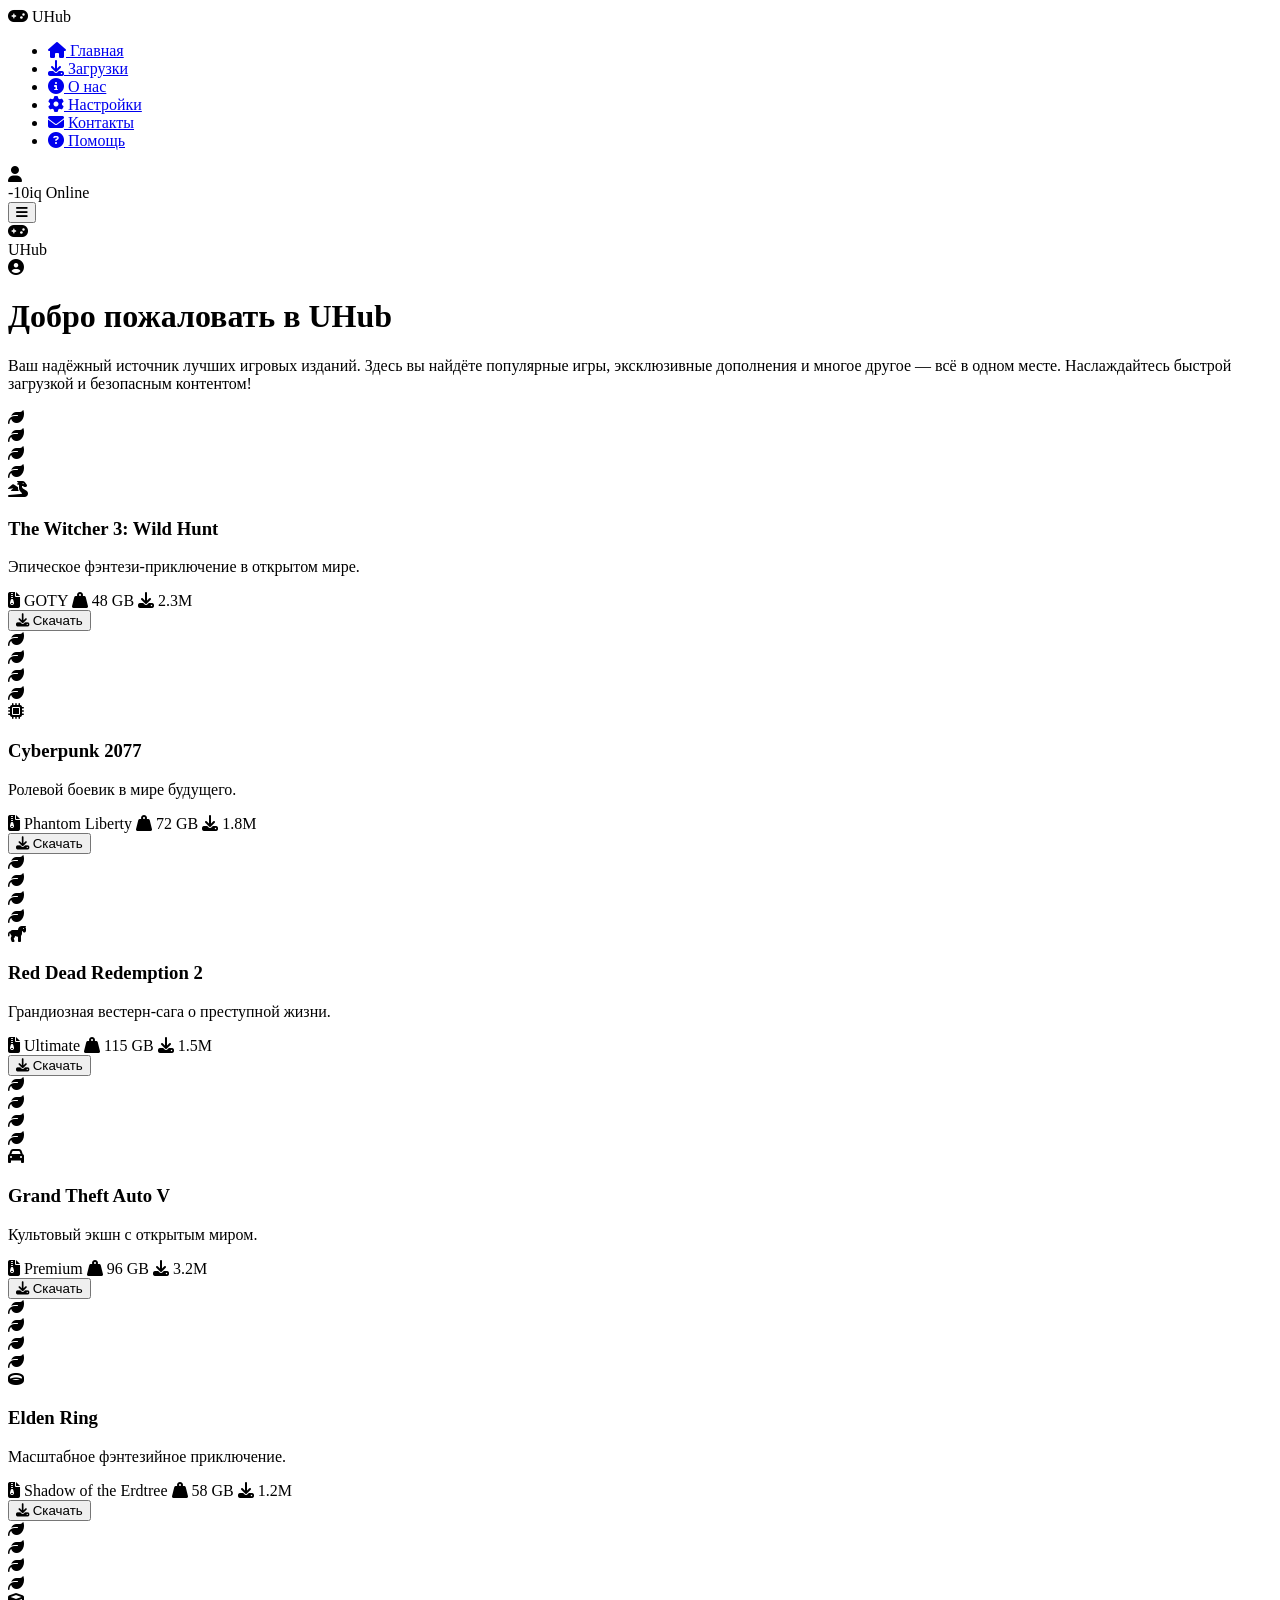
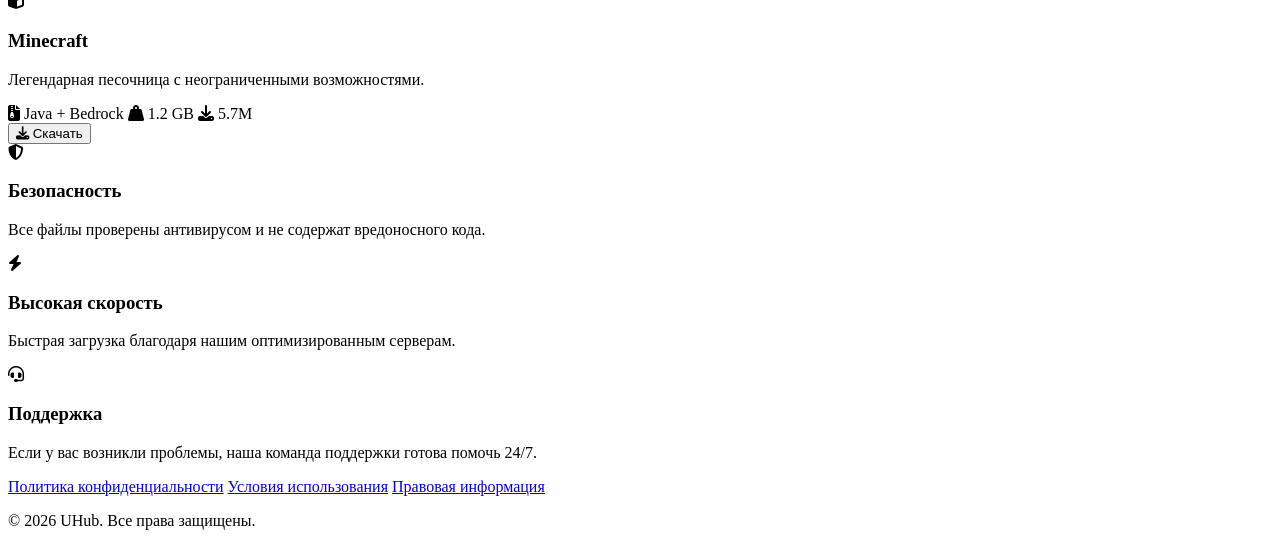
==== index.html @ 7e79ee96 "Add files via upload" ====
<!DOCTYPE html>
<html lang="ru">
<head>
    <meta charset="UTF-8">
    <meta name="viewport" content="width=device-width, initial-scale=1.0">
    <title>Загрузка файлов | UHub</title>
    <link rel="stylesheet" href="https://cdnjs.cloudflare.com/ajax/libs/font-awesome/6.4.0/css/all.min.css">
    <link rel="stylesheet" href="style.css">
</head>
<body>
    <!-- Выдвижное меню -->
    <div class="sidebar-menu" id="sidebarMenu">
        <div class="menu-header">
            <div class="menu-logo">
                <i class="fas fa-gamepad"></i>
                <span>UHub</span>
            </div>
        </div>
        <nav class="menu-nav">
            <ul>
                <li><a href="index.html" class="active"><i class="fas fa-home"></i> <span>Главная</span></a></li>
                <li><a href="downloads.html"><i class="fas fa-download"></i> <span>Загрузки</span></a></li>
                <li><a href="about.html"><i class="fas fa-info-circle"></i> <span>О нас</span></a></li>
                <li><a href="settings.html"><i class="fas fa-cog"></i> <span>Настройки</span></a></li>
                <li><a href="contacts.html"><i class="fas fa-envelope"></i> <span>Контакты</span></a></li>
                <li><a href="help.html"><i class="fas fa-question-circle"></i> <span>Помощь</span></a></li>
            </ul>
        </nav>
        <div class="menu-footer">
            <div class="user-info">
                <div class="user-avatar">
                    <i class="fas fa-user"></i>
                </div>
                <div class="user-details">
                    <span class="user-name">-10iq</span>
                    <span class="user-status">Online</span>
                </div>
            </div>
        </div>
    </div>
    
    <!-- Основной контент -->
    <div class="main-content" id="mainContent">
        <button class="menu-toggle" id="menuToggle">
            <i class="fas fa-bars"></i>
        </button>
        
        <div class="container">
            <header>
                <div class="logo">
                    <div class="logo-icon">
                        <i class="fas fa-gamepad"></i>
                    </div>
                    <div class="logo-text">UHub</div>
                </div>
                <div class="header-actions">
                    <div class="user-mini">
                        <i class="fas fa-user-circle"></i>
                    </div>
                </div>
            </header>
            
            <div class="section-divider"></div>
            
            <main>
                <div class="welcome-section">
                    <h1>Добро пожаловать в UHub</h1>
                    <p>Ваш надёжный источник лучших игровых изданий. Здесь вы найдёте популярные игры, эксклюзивные дополнения и многое другое — всё в одном месте. Наслаждайтесь быстрой загрузкой и безопасным контентом!</p>
                </div>
                
                <div class="file-cards-grid">
                    <div class="file-card">
                        <div class="floating-leaves"></div>
                        <div class="corner-leaf leaf-top-left"><i class="fas fa-leaf"></i></div>
                        <div class="corner-leaf leaf-top-right"><i class="fas fa-leaf"></i></div>
                        <div class="corner-leaf leaf-bottom-left"><i class="fas fa-leaf"></i></div>
                        <div class="corner-leaf leaf-bottom-right"><i class="fas fa-leaf"></i></div>
                        <div class="file-icon"><i class="fas fa-dragon"></i></div>
                        <h3>The Witcher 3: Wild Hunt</h3>
                        <p class="file-description">Эпическое фэнтези-приключение в открытом мире.</p>
                        <div class="file-meta">
                            <span><i class="fas fa-file-archive"></i> GOTY</span>
                            <span><i class="fas fa-weight-hanging"></i> 48 GB</span>
                            <span><i class="fas fa-download"></i> 2.3M</span>
                        </div>
                        <button class="download-btn card-download-btn" data-file="witcher3_goty.zip"><i class="fas fa-download"></i> Скачать</button>
                        <div class="progress-container card-progress" style="display: none;">
                            <div class="download-progress"><div class="progress-text">Подготовка...</div><div class="progress-bar"><div class="progress-fill"></div></div></div>
                        </div>
                    </div>
                    
                    <div class="file-card">
                        <div class="floating-leaves"></div>
                        <div class="corner-leaf leaf-top-left"><i class="fas fa-leaf"></i></div>
                        <div class="corner-leaf leaf-top-right"><i class="fas fa-leaf"></i></div>
                        <div class="corner-leaf leaf-bottom-left"><i class="fas fa-leaf"></i></div>
                        <div class="corner-leaf leaf-bottom-right"><i class="fas fa-leaf"></i></div>
                        <div class="file-icon"><i class="fas fa-microchip"></i></div>
                        <h3>Cyberpunk 2077</h3>
                        <p class="file-description">Ролевой боевик в мире будущего.</p>
                        <div class="file-meta">
                            <span><i class="fas fa-file-archive"></i> Phantom Liberty</span>
                            <span><i class="fas fa-weight-hanging"></i> 72 GB</span>
                            <span><i class="fas fa-download"></i> 1.8M</span>
                        </div>
                        <button class="download-btn card-download-btn" data-file="cyberpunk2077_pl.zip"><i class="fas fa-download"></i> Скачать</button>
                        <div class="progress-container card-progress" style="display: none;">
                            <div class="download-progress"><div class="progress-text">Подготовка...</div><div class="progress-bar"><div class="progress-fill"></div></div></div>
                        </div>
                    </div>
                    
                    <div class="file-card">
                        <div class="floating-leaves"></div>
                        <div class="corner-leaf leaf-top-left"><i class="fas fa-leaf"></i></div>
                        <div class="corner-leaf leaf-top-right"><i class="fas fa-leaf"></i></div>
                        <div class="corner-leaf leaf-bottom-left"><i class="fas fa-leaf"></i></div>
                        <div class="corner-leaf leaf-bottom-right"><i class="fas fa-leaf"></i></div>
                        <div class="file-icon"><i class="fas fa-horse"></i></div>
                        <h3>Red Dead Redemption 2</h3>
                        <p class="file-description">Грандиозная вестерн-сага о преступной жизни.</p>
                        <div class="file-meta">
                            <span><i class="fas fa-file-archive"></i> Ultimate</span>
                            <span><i class="fas fa-weight-hanging"></i> 115 GB</span>
                            <span><i class="fas fa-download"></i> 1.5M</span>
                        </div>
                        <button class="download-btn card-download-btn" data-file="rdr2_ultimate.zip"><i class="fas fa-download"></i> Скачать</button>
                        <div class="progress-container card-progress" style="display: none;">
                            <div class="download-progress"><div class="progress-text">Подготовка...</div><div class="progress-bar"><div class="progress-fill"></div></div></div>
                        </div>
                    </div>
                    
                    <div class="file-card">
                        <div class="floating-leaves"></div>
                        <div class="corner-leaf leaf-top-left"><i class="fas fa-leaf"></i></div>
                        <div class="corner-leaf leaf-top-right"><i class="fas fa-leaf"></i></div>
                        <div class="corner-leaf leaf-bottom-left"><i class="fas fa-leaf"></i></div>
                        <div class="corner-leaf leaf-bottom-right"><i class="fas fa-leaf"></i></div>
                        <div class="file-icon"><i class="fas fa-car"></i></div>
                        <h3>Grand Theft Auto V</h3>
                        <p class="file-description">Культовый экшн с открытым миром.</p>
                        <div class="file-meta">
                            <span><i class="fas fa-file-archive"></i> Premium</span>
                            <span><i class="fas fa-weight-hanging"></i> 96 GB</span>
                            <span><i class="fas fa-download"></i> 3.2M</span>
                        </div>
                        <button class="download-btn card-download-btn" data-file="gta5_premium.zip"><i class="fas fa-download"></i> Скачать</button>
                        <div class="progress-container card-progress" style="display: none;">
                            <div class="download-progress"><div class="progress-text">Подготовка...</div><div class="progress-bar"><div class="progress-fill"></div></div></div>
                        </div>
                    </div>
                    
                    <div class="file-card">
                        <div class="floating-leaves"></div>
                        <div class="corner-leaf leaf-top-left"><i class="fas fa-leaf"></i></div>
                        <div class="corner-leaf leaf-top-right"><i class="fas fa-leaf"></i></div>
                        <div class="corner-leaf leaf-bottom-left"><i class="fas fa-leaf"></i></div>
                        <div class="corner-leaf leaf-bottom-right"><i class="fas fa-leaf"></i></div>
                        <div class="file-icon"><i class="fas fa-ring"></i></div>
                        <h3>Elden Ring</h3>
                        <p class="file-description">Масштабное фэнтезийное приключение.</p>
                        <div class="file-meta">
                            <span><i class="fas fa-file-archive"></i> Shadow of the Erdtree</span>
                            <span><i class="fas fa-weight-hanging"></i> 58 GB</span>
                            <span><i class="fas fa-download"></i> 1.2M</span>
                        </div>
                        <button class="download-btn card-download-btn" data-file="eldenring_sote.zip"><i class="fas fa-download"></i> Скачать</button>
                        <div class="progress-container card-progress" style="display: none;">
                            <div class="download-progress"><div class="progress-text">Подготовка...</div><div class="progress-bar"><div class="progress-fill"></div></div></div>
                        </div>
                    </div>
                    
                    <div class="file-card">
                        <div class="floating-leaves"></div>
                        <div class="corner-leaf leaf-top-left"><i class="fas fa-leaf"></i></div>
                        <div class="corner-leaf leaf-top-right"><i class="fas fa-leaf"></i></div>
                        <div class="corner-leaf leaf-bottom-left"><i class="fas fa-leaf"></i></div>
                        <div class="corner-leaf leaf-bottom-right"><i class="fas fa-leaf"></i></div>
                        <div class="file-icon"><i class="fas fa-cube"></i></div>
                        <h3>Minecraft</h3>
                        <p class="file-description">Легендарная песочница с неограниченными возможностями.</p>
                        <div class="file-meta">
                            <span><i class="fas fa-file-archive"></i> Java + Bedrock</span>
                            <span><i class="fas fa-weight-hanging"></i> 1.2 GB</span>
                            <span><i class="fas fa-download"></i> 5.7M</span>
                        </div>
                        <button class="download-btn card-download-btn" data-file="minecraft_deluxe.zip"><i class="fas fa-download"></i> Скачать</button>
                        <div class="progress-container card-progress" style="display: none;">
                            <div class="download-progress"><div class="progress-text">Подготовка...</div><div class="progress-bar"><div class="progress-fill"></div></div></div>
                        </div>
                    </div>
                </div>
                
                <div class="features">
                    <div class="feature-card">
                        <div class="feature-icon"><i class="fas fa-shield-alt"></i></div>
                        <h3 class="feature-title">Безопасность</h3>
                        <p class="feature-desc">Все файлы проверены антивирусом и не содержат вредоносного кода.</p>
                    </div>
                    <div class="feature-card">
                        <div class="feature-icon"><i class="fas fa-bolt"></i></div>
                        <h3 class="feature-title">Высокая скорость</h3>
                        <p class="feature-desc">Быстрая загрузка благодаря нашим оптимизированным серверам.</p>
                    </div>
                    <div class="feature-card">
                        <div class="feature-icon"><i class="fas fa-headset"></i></div>
                        <h3 class="feature-title">Поддержка</h3>
                        <p class="feature-desc">Если у вас возникли проблемы, наша команда поддержки готова помочь 24/7.</p>
                    </div>
                </div>
            </main>
        </div>
        
        <footer>
            <div class="footer-links">
                <a href="#">Политика конфиденциальности</a>
                <a href="#">Условия использования</a>
                <a href="#">Правовая информация</a>
            </div>
            <p>&copy; 2026 UHub. Все права защищены.</p>
        </footer>
    </div>

    <script src="script.js"></script>
</body>
</html>
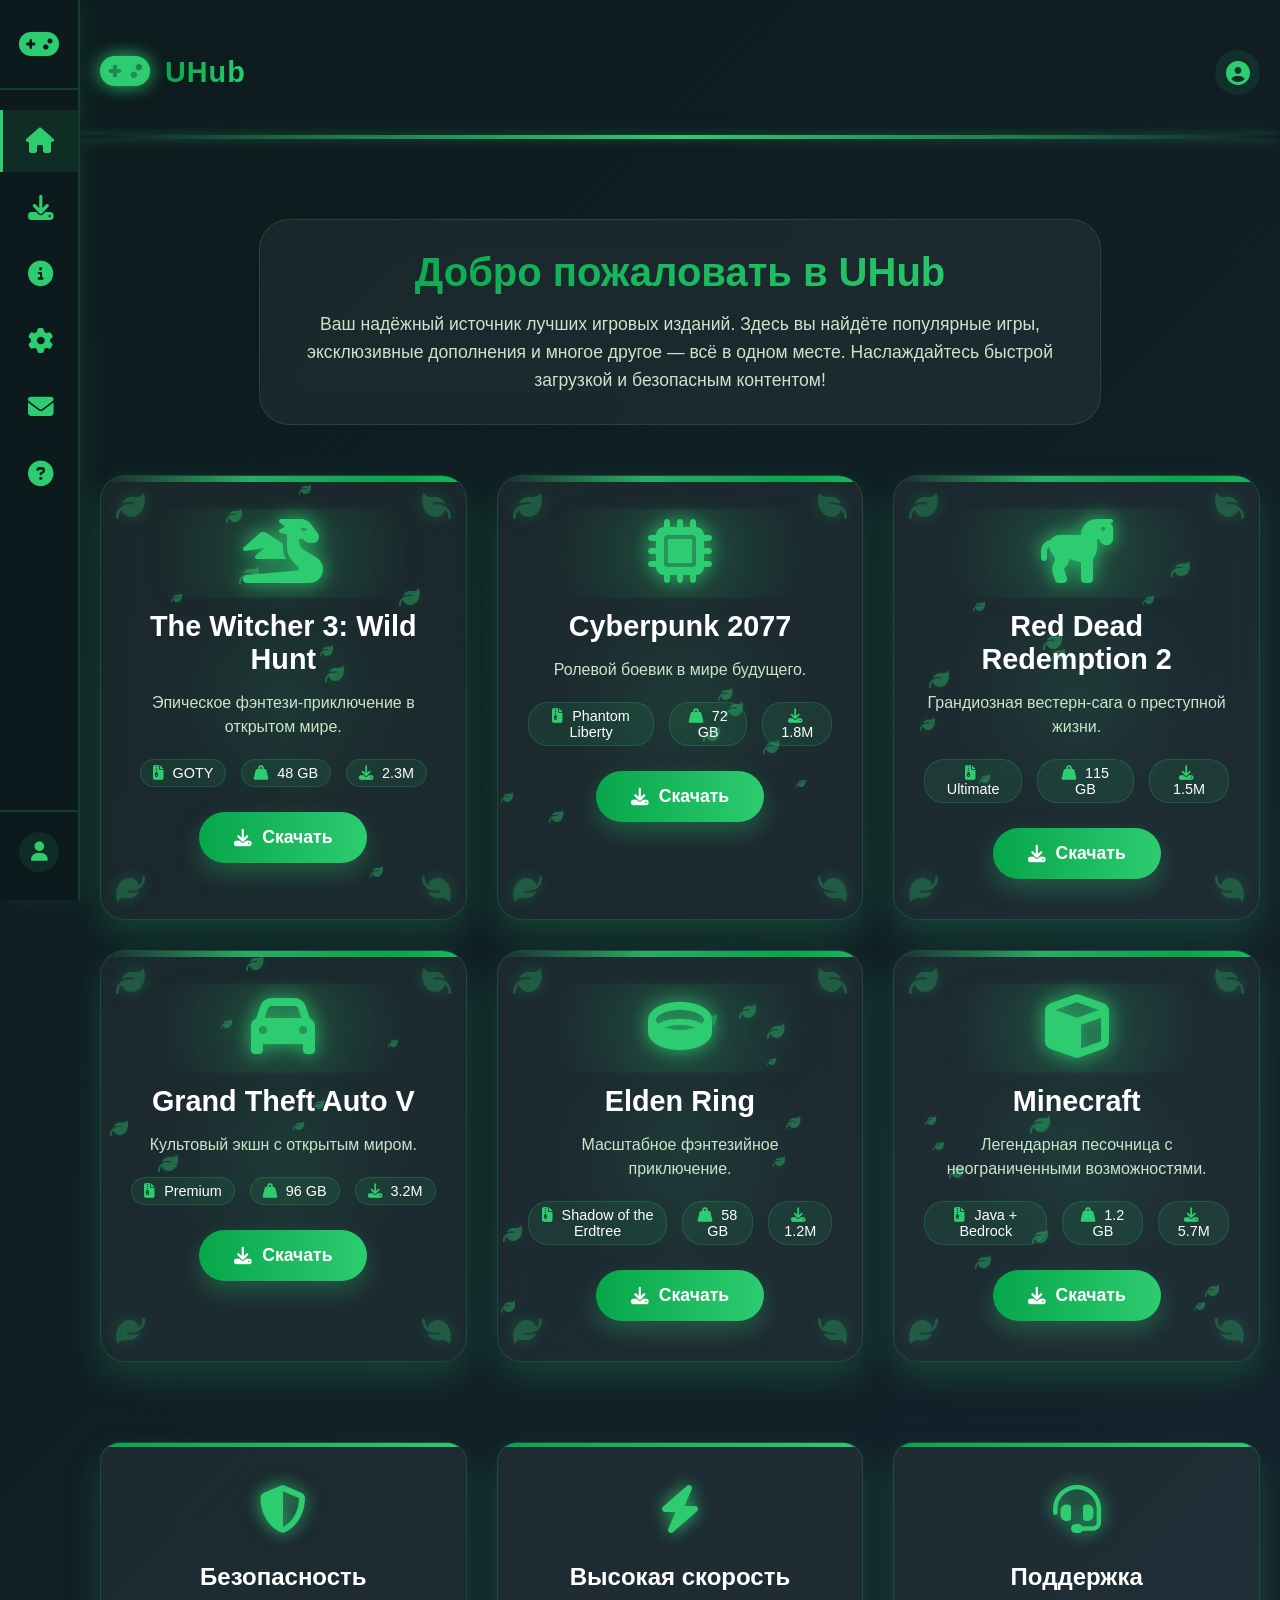
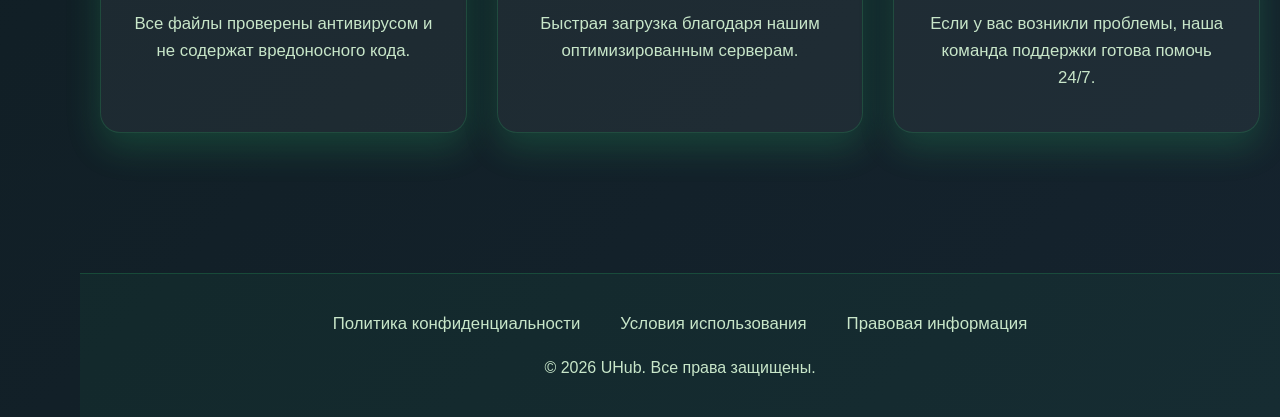
==== commit 0c89f859: "index.html" ====
--- a/index.html
+++ b/index.html
@@ -18,12 +18,12 @@
         </div>
         <nav class="menu-nav">
             <ul>
-                <li><a href="index.html" class="active"><i class="fas fa-home"></i> <span>Главная</span></a></li>
-                <li><a href="downloads.html"><i class="fas fa-download"></i> <span>Загрузки</span></a></li>
-                <li><a href="about.html"><i class="fas fa-info-circle"></i> <span>О нас</span></a></li>
-                <li><a href="settings.html"><i class="fas fa-cog"></i> <span>Настройки</span></a></li>
-                <li><a href="contacts.html"><i class="fas fa-envelope"></i> <span>Контакты</span></a></li>
-                <li><a href="help.html"><i class="fas fa-question-circle"></i> <span>Помощь</span></a></li>
+                <li><a href="html/index.html" class="active"><i class="fas fa-home"></i> <span>Главная</span></a></li>
+                <li><a href="html/downloads.html"><i class="fas fa-download"></i> <span>Загрузки</span></a></li>
+                <li><a href="html/about.html"><i class="fas fa-info-circle"></i> <span>О нас</span></a></li>
+                <li><a href="html/settings.html"><i class="fas fa-cog"></i> <span>Настройки</span></a></li>
+                <li><a href="html/contacts.html"><i class="fas fa-envelope"></i> <span>Контакты</span></a></li>
+                <li><a href="html/help.html"><i class="fas fa-question-circle"></i> <span>Помощь</span></a></li>
             </ul>
         </nav>
         <div class="menu-footer">
@@ -222,4 +222,4 @@
 
     <script src="script.js"></script>
 </body>
-</html>+</html>
--- a/style.css
+++ b/style.css
@@ -0,0 +1,2500 @@
+/* Основные стили */
+* {
+    margin: 0;
+    padding: 0;
+    box-sizing: border-box;
+    font-family: 'Segoe UI', Tahoma, Geneva, Verdana, sans-serif;
+}
+
+:root {
+    --menu-width: 280px;
+    --menu-collapsed-width: 80px;
+    --transition-speed: 0.3s;
+    /* Цветовые переменные для темы (только тёмная) */
+    --bg-primary: #0d1b1e;
+    --bg-secondary: #15232e;
+    --text-primary: #ffffff;
+    --text-secondary: #c8e6c9;
+    --accent-color: #2ecc71;
+    --accent-rgb: 46, 204, 113;
+    --accent-light: rgba(46, 204, 113, 0.1);
+    --card-bg: rgba(255, 255, 255, 0.05);
+    --border-color: rgba(72, 187, 120, 0.2);
+    --shadow-color: rgba(0, 20, 10, 0.4);
+    --neon-glow: 0 0 15px rgba(46, 204, 113, 0.5), 0 0 30px rgba(46, 204, 113, 0.3);
+    --divider-gradient: linear-gradient(to right, transparent 0%, #2ecc7180 20%, #2ecc71 50%, #2ecc7180 80%, transparent 100%);
+    --card-stripe: linear-gradient(to right, transparent, #2ecc71CC, #27ae60, #2ecc71, #2ecc71CC, transparent);
+    --button-gradient: linear-gradient(to right, #27ae60, #2ecc71);
+    --progress-gradient: linear-gradient(to right, #27ae60, #2ecc71);
+}
+
+body {
+    background: linear-gradient(135deg, var(--bg-primary) 0%, var(--bg-secondary) 100%);
+    color: var(--text-primary);
+    min-height: 100vh;
+    display: flex;
+    overflow-x: hidden;
+    transition: background 0.5s ease, color 0.3s ease;
+}
+
+/* Выдвижное меню - компактное по умолчанию */
+.sidebar-menu {
+    position: fixed;
+    top: 0;
+    left: 0;
+    width: var(--menu-collapsed-width);
+    height: 100vh;
+    background: rgba(13, 27, 30, 0.95);
+    backdrop-filter: blur(10px);
+    border-right: 2px solid var(--border-color);
+    box-shadow: 5px 0 25px var(--shadow-color);
+    z-index: 1000;
+    transition: all var(--transition-speed) cubic-bezier(0.4, 0, 0.2, 1);
+    display: flex;
+    flex-direction: column;
+    overflow: hidden;
+}
+
+/* Меню при ховере */
+.sidebar-menu:hover {
+    width: var(--menu-width);
+}
+
+/* Стили для компактного состояния */
+.sidebar-menu .menu-logo span,
+.sidebar-menu .menu-nav span,
+.sidebar-menu .user-details,
+.sidebar-menu .user-status {
+    opacity: 0;
+    visibility: hidden;
+    transition: all var(--transition-speed);
+    width: 0;
+    height: 0;
+    overflow: hidden;
+}
+
+.sidebar-menu:hover .menu-logo span,
+.sidebar-menu:hover .menu-nav span,
+.sidebar-menu:hover .user-details,
+.sidebar-menu:hover .user-status {
+    opacity: 1;
+    visibility: visible;
+    width: auto;
+    height: auto;
+    overflow: visible;
+}
+
+/* Центрирование логотипа в компактном состоянии */
+.sidebar-menu .menu-header {
+    justify-content: center;
+    padding: 25px 0;
+}
+
+.sidebar-menu:hover .menu-header {
+    justify-content: center;
+    padding: 25px 20px;
+}
+
+.sidebar-menu .menu-logo {
+    justify-content: center;
+    margin: 0 auto;
+    width: 100%;
+}
+
+.sidebar-menu:hover .menu-logo {
+    justify-content: center;
+    margin: 0 auto;
+    width: 100%;
+}
+
+.sidebar-menu .menu-logo i {
+    margin: 0;
+    font-size: 2rem;
+}
+
+.sidebar-menu:hover .menu-logo i {
+    font-size: 2rem;
+    margin-right: 12px;
+}
+
+/* Центрирование пунктов меню в компактном состоянии */
+.sidebar-menu .menu-nav a {
+    justify-content: center;
+    padding: 18px 0;
+    width: 100%;
+}
+
+.sidebar-menu:hover .menu-nav a {
+    justify-content: flex-start;
+    padding: 18px 25px;
+    width: auto;
+}
+
+.sidebar-menu .menu-nav a i {
+    margin: 0;
+    font-size: 1.6rem;
+    min-width: auto;
+}
+
+.sidebar-menu:hover .menu-nav a i {
+    margin-right: 15px;
+    font-size: 1.2rem;
+    min-width: 24px;
+}
+
+/* Центрирование футера в компактном состоянии */
+.sidebar-menu .menu-footer {
+    flex-direction: column;
+    justify-content: center;
+    align-items: center;
+    padding: 20px 0;
+}
+
+.sidebar-menu:hover .menu-footer {
+    flex-direction: row;
+    justify-content: center;
+    align-items: center;
+    padding: 20px;
+}
+
+.sidebar-menu .user-info {
+    justify-content: center;
+    flex-direction: column;
+    align-items: center;
+    gap: 8px;
+    width: 100%;
+}
+
+.sidebar-menu:hover .user-info {
+    justify-content: center;
+    flex-direction: row;
+    align-items: center;
+    gap: 12px;
+    width: auto;
+}
+
+.sidebar-menu .user-avatar {
+    margin: 0 auto;
+}
+
+.sidebar-menu:hover .user-avatar {
+    margin: 0;
+}
+
+/* Основные стили для меню */
+.menu-header {
+    display: flex;
+    align-items: center;
+    min-height: 90px;
+    border-bottom: 2px solid var(--border-color);
+}
+
+.menu-logo {
+    display: flex;
+    align-items: center;
+    font-size: 1.4rem;
+    color: var(--accent-color);
+    transition: all var(--transition-speed);
+}
+
+.menu-logo i {
+    min-width: 30px;
+    text-align: center;
+}
+
+.menu-nav {
+    flex: 1;
+    padding: 20px 0;
+    overflow-y: auto;
+    overflow-x: hidden;
+}
+
+.menu-nav::-webkit-scrollbar {
+    width: 5px;
+}
+
+.menu-nav::-webkit-scrollbar-track {
+    background: var(--accent-light);
+}
+
+.menu-nav::-webkit-scrollbar-thumb {
+    background: var(--border-color);
+    border-radius: 10px;
+}
+
+.menu-nav ul {
+    list-style: none;
+}
+
+.menu-nav li {
+    margin-bottom: 5px;
+}
+
+.menu-nav a {
+    display: flex;
+    align-items: center;
+    color: var(--text-secondary);
+    text-decoration: none;
+    font-size: 1.1rem;
+    transition: all 0.3s;
+    border-left: 3px solid transparent;
+    white-space: nowrap;
+}
+
+.menu-nav a:hover {
+    background: var(--accent-light);
+    color: var(--text-primary);
+    border-left: 3px solid var(--accent-color);
+}
+
+.sidebar-menu .menu-nav a:hover {
+    padding-left: 0;
+}
+
+.sidebar-menu:hover .menu-nav a:hover {
+    padding-left: 28px;
+}
+
+.menu-nav a.active {
+    background: var(--accent-light);
+    color: var(--text-primary);
+    border-left: 3px solid var(--accent-color);
+}
+
+.menu-nav a i {
+    color: var(--accent-color);
+    text-align: center;
+    transition: all var(--transition-speed);
+}
+
+.menu-footer {
+    border-top: 2px solid var(--border-color);
+    display: flex;
+    align-items: center;
+    min-height: 80px;
+}
+
+.user-info {
+    display: flex;
+    align-items: center;
+}
+
+.user-avatar {
+    width: 40px;
+    height: 40px;
+    background: var(--accent-light);
+    border-radius: 50%;
+    display: flex;
+    align-items: center;
+    justify-content: center;
+    color: var(--accent-color);
+    font-size: 1.2rem;
+}
+
+.user-details {
+    display: flex;
+    flex-direction: column;
+    gap: 2px;
+}
+
+.user-name {
+    font-weight: 600;
+    color: var(--text-primary);
+    font-size: 0.9rem;
+}
+
+.user-status {
+    font-size: 0.8rem;
+    color: var(--accent-color);
+}
+
+/* Основной контент */
+.main-content {
+    flex: 1;
+    margin-left: var(--menu-collapsed-width);
+    transition: margin-left var(--transition-speed) cubic-bezier(0.4, 0, 0.2, 1);
+    display: flex;
+    flex-direction: column;
+    min-height: 100vh;
+}
+
+.sidebar-menu:hover ~ .main-content {
+    margin-left: var(--menu-width);
+}
+
+/* Кнопка открытия меню для мобильных */
+.menu-toggle {
+    position: fixed;
+    top: 25px;
+    left: calc(var(--menu-collapsed-width) + 25px);
+    width: 50px;
+    height: 50px;
+    background: var(--accent-light);
+    border: 1px solid var(--border-color);
+    color: var(--text-primary);
+    border-radius: 50%;
+    display: flex;
+    align-items: center;
+    justify-content: center;
+    cursor: pointer;
+    z-index: 999;
+    transition: all 0.3s;
+    font-size: 1.3rem;
+    box-shadow: var(--neon-glow);
+    display: none;
+}
+
+.menu-toggle:hover {
+    background: var(--accent-light);
+    transform: scale(1.05);
+}
+
+.sidebar-menu:hover ~ .main-content .menu-toggle {
+    left: calc(var(--menu-width) + 25px);
+}
+
+.container {
+    max-width: 1200px;
+    margin: 0 auto;
+    padding: 20px;
+    flex: 1;
+    position: relative;
+    z-index: 1;
+    width: 100%;
+}
+
+/* Разделительная линия */
+.section-divider {
+    height: 4px;
+    background: var(--divider-gradient);
+    margin: 20px -20px 40px -20px;
+    width: calc(100% + 40px);
+    border-radius: 2px;
+    box-shadow: var(--neon-glow);
+}
+
+/* Шапка */
+header {
+    display: flex;
+    justify-content: space-between;
+    align-items: center;
+    padding: 30px 0 20px 0;
+}
+
+.logo {
+    display: flex;
+    align-items: center;
+    gap: 15px;
+}
+
+.logo-icon {
+    font-size: 2.5rem;
+    color: var(--accent-color);
+    filter: drop-shadow(0 0 8px rgba(var(--accent-rgb), 0.5));
+}
+
+.logo-text {
+    font-size: 1.8rem;
+    font-weight: 700;
+    background: var(--button-gradient);
+    -webkit-background-clip: text;
+    background-clip: text;
+    color: transparent;
+    letter-spacing: 1px;
+}
+
+.header-actions {
+    display: flex;
+    align-items: center;
+    gap: 15px;
+    position: relative;
+}
+
+/* Контейнер для палитры цветов */
+.theme-palette-container {
+    position: relative;
+}
+
+/* Кнопка переключения палитры цветов */
+.theme-palette-toggle {
+    background: var(--accent-light);
+    border: 1px solid var(--border-color);
+    color: var(--text-primary);
+    width: 45px;
+    height: 45px;
+    border-radius: 50%;
+    display: flex;
+    align-items: center;
+    justify-content: center;
+    cursor: pointer;
+    transition: all 0.3s;
+    font-size: 1.2rem;
+    position: relative;
+}
+
+.theme-palette-toggle:hover {
+    background: var(--accent-light);
+    transform: rotate(15deg);
+}
+
+/* Выпадающее меню палитры цветов */
+.theme-palette-dropdown {
+    position: absolute;
+    top: 100%;
+    right: 0;
+    width: 220px;
+    background: rgba(13, 27, 30, 0.95);
+    backdrop-filter: blur(15px);
+    border-radius: 15px;
+    padding: 20px;
+    box-shadow: 0 10px 30px var(--shadow-color);
+    border: 2px solid var(--border-color);
+    z-index: 1000;
+    margin-top: 10px;
+    opacity: 0;
+    visibility: hidden;
+    transform: translateY(-10px);
+    transition: all 0.3s ease;
+}
+
+.theme-palette-dropdown.show {
+    opacity: 1;
+    visibility: visible;
+    transform: translateY(0);
+}
+
+/* Стрелка для выпадающего меню */
+.theme-palette-dropdown::before {
+    content: '';
+    position: absolute;
+    top: -10px;
+    right: 20px;
+    width: 0;
+    height: 0;
+    border-left: 10px solid transparent;
+    border-right: 10px solid transparent;
+    border-bottom: 10px solid rgba(13, 27, 30, 0.95);
+}
+
+.palette-header {
+    margin-bottom: 15px;
+    padding-bottom: 10px;
+    border-bottom: 1px solid var(--border-color);
+}
+
+.palette-header h4 {
+    font-size: 1rem;
+    color: var(--text-primary);
+    display: flex;
+    align-items: center;
+    gap: 8px;
+}
+
+.palette-header h4 i {
+    color: var(--accent-color);
+}
+
+/* Цветовые кружки */
+.palette-colors {
+    display: grid;
+    grid-template-columns: repeat(4, 1fr);
+    gap: 12px;
+    margin-bottom: 15px;
+}
+
+.palette-color {
+    width: 40px;
+    height: 40px;
+    border-radius: 50%;
+    border: 3px solid transparent;
+    cursor: pointer;
+    transition: all 0.3s;
+    display: flex;
+    align-items: center;
+    justify-content: center;
+    position: relative;
+    overflow: hidden;
+    box-shadow: var(--neon-glow);
+}
+
+.palette-color:hover {
+    transform: scale(1.1);
+    box-shadow: 0 5px 15px rgba(var(--accent-rgb), 0.5);
+}
+
+.palette-color.active {
+    border-color: white;
+    transform: scale(1.1);
+    box-shadow: 0 0 20px rgba(var(--accent-rgb), 0.8);
+}
+
+.palette-color.active::after {
+    content: '';
+    position: absolute;
+    top: -3px;
+    left: -3px;
+    right: -3px;
+    bottom: -3px;
+    border-radius: 50%;
+    border: 2px solid var(--accent-color);
+    animation: colorPulse 2s infinite;
+}
+
+@keyframes colorPulse {
+    0%, 100% {
+        transform: scale(1);
+        opacity: 1;
+    }
+    50% {
+        transform: scale(1.05);
+        opacity: 0.8;
+    }
+}
+
+.palette-color i {
+    color: white;
+    font-size: 0.9rem;
+    opacity: 0;
+    transition: opacity 0.3s;
+}
+
+.palette-color.active i {
+    opacity: 1;
+}
+
+/* Кнопки опций палитры */
+.palette-options {
+    display: flex;
+    justify-content: space-between;
+    gap: 10px;
+    margin-top: 15px;
+    padding-top: 15px;
+    border-top: 1px solid var(--border-color);
+}
+
+.palette-option {
+    flex: 1;
+    background: var(--accent-light);
+    border: 1px solid var(--border-color);
+    border-radius: 8px;
+    padding: 8px 12px;
+    color: var(--text-primary);
+    cursor: pointer;
+    transition: all 0.3s;
+    display: flex;
+    align-items: center;
+    justify-content: center;
+    gap: 6px;
+    font-size: 0.85rem;
+}
+
+.palette-option:hover {
+    background: var(--accent-light);
+    transform: translateY(-2px);
+}
+
+.palette-option i {
+    font-size: 0.8rem;
+    color: var(--accent-color);
+}
+
+.user-mini {
+    width: 45px;
+    height: 45px;
+    background: var(--accent-light);
+    border-radius: 50%;
+    display: flex;
+    align-items: center;
+    justify-content: center;
+    color: var(--accent-color);
+    font-size: 1.5rem;
+    cursor: pointer;
+    transition: all 0.3s;
+}
+
+.user-mini:hover {
+    background: var(--accent-light);
+    transform: scale(1.05);
+}
+
+/* Основное содержимое */
+main {
+    display: flex;
+    flex-direction: column;
+    align-items: center;
+    justify-content: center;
+    padding: 40px 0;
+    text-align: center;
+}
+
+/* Сетка карточек файлов - 3 колонки */
+.file-cards-grid {
+    display: grid;
+    grid-template-columns: repeat(3, 1fr);
+    gap: 30px;
+    width: 100%;
+    margin-bottom: 60px;
+}
+
+/* Карточка файла */
+.file-card {
+    background: var(--card-bg);
+    backdrop-filter: blur(15px);
+    border-radius: 25px;
+    padding: 40px 30px;
+    box-shadow: 0 15px 35px var(--shadow-color);
+    border: 1px solid var(--border-color);
+    position: relative;
+    overflow: hidden;
+    transition: all 0.3s ease;
+}
+
+.file-card:hover {
+    transform: translateY(-10px);
+    box-shadow: 0 25px 50px var(--shadow-color);
+}
+
+.file-card::before {
+    content: '';
+    position: absolute;
+    top: 0;
+    left: 0;
+    width: 100%;
+    height: 6px;
+    background: var(--card-stripe);
+    background-size: 200% 100%;
+    animation: slideShine 3s linear infinite;
+}
+
+@keyframes slideShine {
+    0% {
+        background-position: -200% 0;
+    }
+    100% {
+        background-position: 200% 0;
+    }
+}
+
+.file-card::after {
+    content: '';
+    position: absolute;
+    top: 50%;
+    left: 50%;
+    transform: translate(-50%, -50%);
+    width: 250px;
+    height: 250px;
+    background: radial-gradient(circle, rgba(var(--accent-rgb), 0.1) 0%, transparent 70%);
+    z-index: 0;
+}
+
+.file-icon {
+    font-size: 4rem;
+    margin-bottom: 20px;
+    color: var(--accent-color);
+    position: relative;
+    z-index: 1;
+    filter: drop-shadow(0 0 10px rgba(var(--accent-rgb), 0.5));
+}
+
+.file-icon::after {
+    content: '';
+    position: absolute;
+    top: 50%;
+    left: 50%;
+    transform: translate(-50%, -50%);
+    width: 120%;
+    height: 120%;
+    background: radial-gradient(circle, rgba(var(--accent-rgb), 0.15) 0%, transparent 70%);
+    z-index: -1;
+    animation: pulseGlow 4s ease-in-out infinite;
+}
+
+@keyframes pulseGlow {
+    0%, 100% {
+        opacity: 0.3;
+        transform: translate(-50%, -50%) scale(1);
+    }
+    50% {
+        opacity: 0.6;
+        transform: translate(-50%, -50%) scale(1.1);
+    }
+}
+
+.file-card h3 {
+    font-size: 1.8rem;
+    margin-bottom: 15px;
+    color: var(--text-primary);
+    position: relative;
+    z-index: 1;
+}
+
+.file-description {
+    font-size: 1rem;
+    color: var(--text-secondary);
+    margin-bottom: 20px;
+    line-height: 1.5;
+    position: relative;
+    z-index: 1;
+}
+
+.file-meta {
+    display: flex;
+    justify-content: center;
+    gap: 15px;
+    margin-bottom: 25px;
+    position: relative;
+    z-index: 1;
+}
+
+.file-meta span {
+    background: var(--accent-light);
+    padding: 5px 12px;
+    border-radius: 20px;
+    font-size: 0.9rem;
+    color: var(--text-primary);
+    border: 1px solid var(--border-color);
+}
+
+.file-meta i {
+    color: var(--accent-color);
+    margin-right: 5px;
+}
+
+.card-download-btn {
+    display: inline-flex;
+    align-items: center;
+    gap: 10px;
+    background: var(--button-gradient);
+    color: white;
+    border: none;
+    padding: 15px 35px;
+    font-size: 1.1rem;
+    font-weight: 600;
+    border-radius: 40px;
+    cursor: pointer;
+    transition: all 0.3s ease;
+    text-decoration: none;
+    box-shadow: 0 10px 25px rgba(var(--accent-rgb), 0.3);
+    position: relative;
+    z-index: 1;
+    overflow: hidden;
+    border: none;
+}
+
+.card-download-btn::before {
+    content: '';
+    position: absolute;
+    top: 0;
+    left: -100%;
+    width: 100%;
+    height: 100%;
+    background: linear-gradient(90deg, transparent, rgba(255, 255, 255, 0.2), transparent);
+    transition: 0.5s;
+}
+
+.card-download-btn::after {
+    content: '';
+    position: absolute;
+    top: -2px;
+    left: -2px;
+    right: -2px;
+    bottom: -2px;
+    background: linear-gradient(45deg, 
+        transparent, 
+        rgba(var(--accent-rgb), 0.4), 
+        rgba(255, 255, 255, 0.6),
+        rgba(var(--accent-rgb), 0.4),
+        transparent);
+    background-size: 400% 400%;
+    border-radius: 42px;
+    z-index: -1;
+    animation: shimmer 3s linear infinite;
+    opacity: 0;
+    transition: opacity 0.3s;
+}
+
+@keyframes shimmer {
+    0% {
+        background-position: 0% 50%;
+    }
+    100% {
+        background-position: 400% 50%;
+    }
+}
+
+.card-download-btn:hover::before {
+    left: 100%;
+}
+
+.card-download-btn:hover::after {
+    opacity: 1;
+}
+
+.card-download-btn:hover {
+    transform: translateY(-5px);
+    box-shadow: 0 15px 30px rgba(var(--accent-rgb), 0.4);
+}
+
+.card-download-btn:active {
+    transform: translateY(-2px);
+}
+
+/* Плавающие листики на карточке */
+.floating-leaves {
+    position: absolute;
+    top: 0;
+    left: 0;
+    width: 100%;
+    height: 100%;
+    pointer-events: none;
+    z-index: 0;
+    overflow: hidden;
+    border-radius: 25px;
+}
+
+.floating-leaf {
+    position: absolute;
+    font-size: 1rem;
+    color: var(--accent-color);
+    opacity: 0.4;
+    filter: drop-shadow(0 0 5px rgba(var(--accent-rgb), 0.3));
+    z-index: 0;
+    animation-timing-function: ease-in-out;
+    animation-iteration-count: infinite;
+}
+
+.floating-leaf:nth-child(odd) {
+    color: var(--accent-color);
+}
+
+.floating-leaf:nth-child(3n) {
+    color: var(--accent-color);
+}
+
+/* Разные анимации для листиков */
+@keyframes float1 {
+    0%, 100% {
+        transform: translate(0, 0) rotate(0deg);
+        opacity: 0.3;
+    }
+    25% {
+        transform: translate(20px, -15px) rotate(90deg);
+        opacity: 0.6;
+    }
+    50% {
+        transform: translate(10px, 10px) rotate(180deg);
+        opacity: 0.5;
+    }
+    75% {
+        transform: translate(-15px, 5px) rotate(270deg);
+        opacity: 0.7;
+    }
+}
+
+@keyframes float2 {
+    0%, 100% {
+        transform: translate(0, 0) rotate(0deg);
+        opacity: 0.4;
+    }
+    33% {
+        transform: translate(-10px, -20px) rotate(120deg);
+        opacity: 0.7;
+    }
+    66% {
+        transform: translate(15px, 15px) rotate(240deg);
+        opacity: 0.5;
+    }
+}
+
+@keyframes float3 {
+    0%, 100% {
+        transform: translate(0, 0) rotate(0deg);
+        opacity: 0.3;
+    }
+    20% {
+        transform: translate(25px, -10px) rotate(72deg);
+        opacity: 0.6;
+    }
+    40% {
+        transform: translate(-15px, 20px) rotate(144deg);
+        opacity: 0.4;
+    }
+    60% {
+        transform: translate(20px, 15px) rotate(216deg);
+        opacity: 0.7;
+    }
+    80% {
+        transform: translate(-10px, -15px) rotate(288deg);
+        opacity: 0.5;
+    }
+}
+
+/* Листики в углах карточки */
+.corner-leaf {
+    position: absolute;
+    font-size: 1.8rem;
+    color: var(--accent-color);
+    opacity: 0.3;
+    z-index: 1;
+    filter: drop-shadow(0 0 8px rgba(var(--accent-rgb), 0.4));
+    animation: leafFloat 8s ease-in-out infinite;
+}
+
+.leaf-top-left {
+    top: 15px;
+    left: 15px;
+    animation-delay: 0s;
+}
+
+.leaf-top-right {
+    top: 15px;
+    right: 15px;
+    animation-delay: 2s;
+    transform: scaleX(-1);
+}
+
+.leaf-bottom-left {
+    bottom: 15px;
+    left: 15px;
+    animation-delay: 4s;
+    transform: rotate(180deg);
+}
+
+.leaf-bottom-right {
+    bottom: 15px;
+    right: 15px;
+    animation-delay: 6s;
+    transform: scaleX(-1) rotate(180deg);
+}
+
+@keyframes leafFloat {
+    0%, 100% {
+        transform: translateY(0) rotate(0deg) scale(var(--scale, 1));
+        opacity: 0.3;
+    }
+    25% {
+        transform: translateY(-8px) rotate(-10deg) scale(var(--scale, 1));
+        opacity: 0.6;
+    }
+    50% {
+        transform: translateY(0) rotate(10deg) scale(var(--scale, 1));
+        opacity: 0.5;
+    }
+    75% {
+        transform: translateY(8px) rotate(-5deg) scale(var(--scale, 1));
+        opacity: 0.7;
+    }
+}
+
+/* Карточки преимуществ */
+.features {
+    display: flex;
+    justify-content: center;
+    gap: 30px;
+    width: 100%;
+    max-width: 1200px;
+    margin-top: 20px;
+}
+
+.feature-card {
+    background: var(--card-bg);
+    border-radius: 20px;
+    padding: 40px 30px;
+    transition: all 0.3s ease;
+    flex: 1;
+    min-width: 280px;
+    border: 1px solid var(--border-color);
+    position: relative;
+    overflow: hidden;
+}
+
+.feature-card::before {
+    content: '';
+    position: absolute;
+    top: 0;
+    left: 0;
+    width: 100%;
+    height: 4px;
+    background: var(--button-gradient);
+}
+
+.feature-card::after {
+    content: '';
+    position: absolute;
+    top: -50%;
+    left: -50%;
+    width: 200%;
+    height: 200%;
+    background: linear-gradient(
+        to bottom right,
+        rgba(255, 255, 255, 0) 0%,
+        rgba(255, 255, 255, 0) 40%,
+        rgba(255, 255, 255, 0.1) 50%,
+        rgba(255, 255, 255, 0) 60%,
+        rgba(255, 255, 255, 0) 100%
+    );
+    transform: rotate(30deg);
+    transition: transform 0.7s;
+    opacity: 0;
+}
+
+.feature-card:hover::after {
+    opacity: 1;
+    transform: translateX(100%) translateY(100%) rotate(30deg);
+}
+
+.feature-card:hover {
+    transform: translateY(-15px);
+    background: var(--accent-light);
+    box-shadow: 0 20px 40px var(--shadow-color);
+}
+
+.feature-icon {
+    font-size: 3rem;
+    margin-bottom: 25px;
+    color: var(--accent-color);
+    filter: drop-shadow(0 0 8px rgba(var(--accent-rgb), 0.4));
+}
+
+.feature-title {
+    font-size: 1.5rem;
+    margin-bottom: 20px;
+    font-weight: 600;
+    color: var(--text-primary);
+}
+
+.feature-desc {
+    color: var(--text-secondary);
+    line-height: 1.6;
+    font-size: 1.05rem;
+}
+
+/* Контейнер для прогресс-бара */
+.card-progress {
+    margin-top: 20px;
+    width: 100%;
+}
+
+.download-progress {
+    width: 100%;
+    text-align: center;
+}
+
+.progress-bar {
+    height: 8px;
+    background: rgba(255, 255, 255, 0.1);
+    border-radius: 4px;
+    overflow: hidden;
+    margin: 10px 0;
+    position: relative;
+    box-shadow: inset 0 0 5px rgba(0, 0, 0, 0.3);
+}
+
+.progress-fill {
+    height: 100%;
+    background: var(--progress-gradient);
+    width: 0%;
+    transition: width 0.3s ease-out;
+    border-radius: 4px;
+    position: relative;
+}
+
+.progress-fill::after {
+    content: '';
+    position: absolute;
+    top: 0;
+    left: 0;
+    bottom: 0;
+    right: 0;
+    background-image: linear-gradient(
+        -45deg,
+        rgba(255, 255, 255, 0.2) 25%,
+        transparent 25%,
+        transparent 50%,
+        rgba(255, 255, 255, 0.2) 50%,
+        rgba(255, 255, 255, 0.2) 75%,
+        transparent 75%,
+        transparent
+    );
+    background-size: 30px 30px;
+    animation: move 2s linear infinite;
+    border-radius: 4px;
+}
+
+@keyframes move {
+    0% {
+        background-position: 0 0;
+    }
+    100% {
+        background-position: 30px 30px;
+    }
+}
+
+.progress-text {
+    font-size: 0.9rem;
+    color: var(--text-primary);
+    margin-bottom: 5px;
+}
+
+.progress-percentage {
+    font-weight: 700;
+    color: var(--accent-color);
+}
+
+/* Подвал */
+footer {
+    text-align: center;
+    padding: 40px 0;
+    border-top: 1px solid var(--border-color);
+    margin-top: 80px;
+    background: rgba(var(--accent-rgb), 0.05);
+    width: 100%;
+}
+
+.footer-links {
+    display: flex;
+    justify-content: center;
+    gap: 40px;
+    margin-bottom: 25px;
+    flex-wrap: wrap;
+}
+
+.footer-links a {
+    color: var(--text-secondary);
+    text-decoration: none;
+    font-size: 1.05rem;
+    transition: color 0.3s;
+}
+
+.footer-links a:hover {
+    color: var(--accent-color);
+}
+
+footer p {
+    font-size: 1rem;
+    color: var(--text-secondary);
+}
+
+/* Стили для мобильного открытого меню */
+.sidebar-menu.mobile-open .menu-logo span,
+.sidebar-menu.mobile-open .menu-nav span,
+.sidebar-menu.mobile-open .user-details,
+.sidebar-menu.mobile-open .user-status {
+    opacity: 1;
+    visibility: visible;
+    width: auto;
+    height: auto;
+    overflow: visible;
+}
+
+.sidebar-menu.mobile-open .menu-header {
+    justify-content: center;
+    padding: 25px 20px;
+}
+
+.sidebar-menu.mobile-open .menu-logo {
+    justify-content: center;
+    margin: 0 auto;
+    width: 100%;
+}
+
+.sidebar-menu.mobile-open .menu-logo i {
+    font-size: 2rem;
+    margin-right: 12px;
+}
+
+.sidebar-menu.mobile-open .menu-nav a {
+    justify-content: flex-start;
+    padding: 18px 25px;
+    width: auto;
+}
+
+.sidebar-menu.mobile-open .menu-nav a i {
+    margin-right: 15px;
+    font-size: 1.2rem;
+    min-width: 24px;
+}
+
+.sidebar-menu.mobile-open .menu-footer {
+    flex-direction: row;
+    justify-content: center;
+    align-items: center;
+    padding: 20px;
+}
+
+.sidebar-menu.mobile-open .user-info {
+    justify-content: center;
+    flex-direction: row;
+    align-items: center;
+    gap: 12px;
+    width: auto;
+}
+
+.sidebar-menu.mobile-open .user-avatar {
+    margin: 0;
+}
+
+/* Адаптивность */
+@media (max-width: 1024px) {
+    .file-cards-grid {
+        grid-template-columns: repeat(2, 1fr);
+        gap: 20px;
+    }
+    
+    .features {
+        flex-wrap: wrap;
+        max-width: 800px;
+    }
+    
+    .feature-card {
+        min-width: calc(50% - 30px);
+    }
+}
+
+@media (max-width: 768px) {
+    .sidebar-menu {
+        width: 280px;
+        left: -280px;
+    }
+    
+    .sidebar-menu.active {
+        left: 0;
+        width: 280px;
+    }
+    
+    .sidebar-menu:hover {
+        width: 280px;
+    }
+    
+    .menu-toggle {
+        display: flex;
+        left: 25px;
+    }
+    
+    .main-content {
+        margin-left: 0 !important;
+    }
+    
+    .sidebar-menu.active ~ .main-content .menu-toggle {
+        left: 305px;
+    }
+    
+    .sidebar-menu:hover ~ .main-content .menu-toggle {
+        left: 305px;
+    }
+    
+    /* На мобильных показываем полное меню */
+    .sidebar-menu.active .menu-logo span,
+    .sidebar-menu.active .menu-nav span,
+    .sidebar-menu.active .user-details,
+    .sidebar-menu.active .user-status {
+        opacity: 1;
+        visibility: visible;
+        width: auto;
+        height: auto;
+        overflow: visible;
+    }
+    
+    .sidebar-menu.active .menu-header {
+        justify-content: center;
+        padding: 25px 20px;
+    }
+    
+    .sidebar-menu.active .menu-logo {
+        justify-content: center;
+        margin: 0 auto;
+        width: 100%;
+    }
+    
+    .sidebar-menu.active .menu-logo i {
+        font-size: 2rem;
+        margin-right: 12px;
+    }
+    
+    .sidebar-menu.active .menu-nav a {
+        justify-content: flex-start;
+        padding: 18px 25px;
+        width: auto;
+    }
+    
+    .sidebar-menu.active .menu-nav a i {
+        margin-right: 15px;
+        font-size: 1.2rem;
+        min-width: 24px;
+    }
+    
+    .sidebar-menu.active .menu-footer {
+        flex-direction: row;
+        justify-content: center;
+        align-items: center;
+        padding: 20px;
+    }
+    
+    .sidebar-menu.active .user-info {
+        justify-content: center;
+        flex-direction: row;
+        align-items: center;
+        gap: 12px;
+        width: auto;
+    }
+    
+    .sidebar-menu.active .user-avatar {
+        margin: 0;
+    }
+    
+    .file-cards-grid {
+        grid-template-columns: 1fr;
+        gap: 25px;
+    }
+    
+    header {
+        flex-direction: column;
+        gap: 20px;
+        padding-top: 80px;
+    }
+    
+    .file-card {
+        padding: 30px 20px;
+    }
+    
+    .corner-leaf {
+        display: none;
+    }
+    
+    .file-card h3 {
+        font-size: 1.5rem;
+    }
+    
+    .file-meta {
+        flex-wrap: wrap;
+    }
+    
+    .features {
+        flex-direction: column;
+        align-items: center;
+    }
+    
+    .feature-card {
+        width: 100%;
+        max-width: 400px;
+    }
+    
+    .card-download-btn {
+        padding: 12px 25px;
+        font-size: 1rem;
+    }
+    
+    .section-divider {
+        margin: 10px -20px 30px -20px;
+    }
+    
+    /* Адаптивность для палитры цветов */
+    .theme-palette-dropdown {
+        position: fixed;
+        top: 50%;
+        left: 50%;
+        transform: translate(-50%, -50%) scale(0.9);
+        width: 90%;
+        max-width: 280px;
+        margin-top: 0;
+        opacity: 0;
+        visibility: hidden;
+        transition: all 0.3s ease;
+        z-index: 1001;
+    }
+    
+    .theme-palette-dropdown.show {
+        transform: translate(-50%, -50%) scale(1);
+        opacity: 1;
+        visibility: visible;
+    }
+    
+    .theme-palette-dropdown::before {
+        display: none;
+    }
+    
+    .palette-colors {
+        grid-template-columns: repeat(4, 1fr);
+        gap: 10px;
+    }
+    
+    .palette-color {
+        width: 35px;
+        height: 35px;
+    }
+}
+
+@media (max-width: 480px) {
+    .header-actions {
+        gap: 10px;
+    }
+    
+    .theme-palette-toggle,
+    .user-mini {
+        width: 40px;
+        height: 40px;
+        font-size: 1rem;
+    }
+    
+    .file-meta span {
+        padding: 4px 10px;
+        font-size: 0.8rem;
+    }
+}
+/* Стили для страницы "О нас" */
+.about-container {
+    max-width: 900px;
+    margin: 0 auto;
+    text-align: center;
+}
+
+.about-header {
+    margin-bottom: 50px;
+}
+
+.about-header h1 {
+    font-size: 3rem;
+    margin-bottom: 15px;
+    background: var(--button-gradient);
+    -webkit-background-clip: text;
+    background-clip: text;
+    color: transparent;
+}
+
+.about-header p {
+    font-size: 1.2rem;
+    color: var(--text-secondary);
+}
+
+.about-content {
+    display: flex;
+    flex-direction: column;
+    gap: 40px;
+}
+
+.about-section {
+    background: var(--card-bg);
+    backdrop-filter: blur(15px);
+    border-radius: 25px;
+    padding: 35px;
+    border: 1px solid var(--border-color);
+    transition: transform 0.3s ease;
+}
+
+.about-section:hover {
+    transform: translateY(-5px);
+}
+
+.about-icon {
+    font-size: 3rem;
+    color: var(--accent-color);
+    margin-bottom: 20px;
+}
+
+.about-section h2 {
+    font-size: 1.8rem;
+    margin-bottom: 20px;
+    color: var(--text-primary);
+}
+
+.about-section p {
+    color: var(--text-secondary);
+    line-height: 1.6;
+    font-size: 1.05rem;
+}
+
+.about-section ul {
+    list-style: none;
+    padding: 0;
+}
+
+.about-section ul li {
+    color: var(--text-secondary);
+    margin: 12px 0;
+    display: flex;
+    align-items: center;
+    justify-content: center;
+    gap: 10px;
+}
+
+.about-section ul li i {
+    color: var(--accent-color);
+    font-size: 1.1rem;
+}
+
+.contacts-list li {
+    justify-content: flex-start;
+    margin-left: 20%;
+}
+
+@media (max-width: 768px) {
+    .about-section {
+        padding: 25px;
+    }
+    .about-section h2 {
+        font-size: 1.5rem;
+    }
+    .contacts-list li {
+        margin-left: 0;
+        justify-content: center;
+    }
+}
+/* Стили для страницы загрузок (категории) */
+.downloads-category {
+    margin-bottom: 60px;
+}
+
+.category-header {
+    text-align: center;
+    margin-bottom: 30px;
+}
+
+.category-header h2 {
+    font-size: 2rem;
+    color: var(--text-primary);
+    margin-bottom: 8px;
+    display: inline-flex;
+    align-items: center;
+    gap: 12px;
+    background: var(--accent-light);
+    padding: 8px 24px;
+    border-radius: 40px;
+    border: 1px solid var(--border-color);
+}
+
+.category-header h2 i {
+    color: var(--accent-color);
+    font-size: 1.6rem;
+}
+
+.category-header p {
+    color: var(--text-secondary);
+    font-size: 1rem;
+    margin-top: 8px;
+}
+
+/* Адаптивность для категорий */
+@media (max-width: 768px) {
+    .category-header h2 {
+        font-size: 1.5rem;
+        padding: 6px 18px;
+    }
+    .category-header h2 i {
+        font-size: 1.3rem;
+    }
+    .downloads-category {
+        margin-bottom: 40px;
+    }
+}
+/* Приветственный блок на главной */
+.welcome-section {
+    text-align: center;
+    margin-bottom: 50px;
+    padding: 30px 20px;
+    background: var(--card-bg);
+    backdrop-filter: blur(15px);
+    border-radius: 30px;
+    border: 1px solid var(--border-color);
+    transition: transform 0.3s;
+}
+
+.welcome-section:hover {
+    transform: translateY(-5px);
+}
+
+.welcome-section h1 {
+    font-size: 2.5rem;
+    margin-bottom: 15px;
+    background: var(--button-gradient);
+    -webkit-background-clip: text;
+    background-clip: text;
+    color: transparent;
+}
+
+.welcome-section p {
+    font-size: 1.1rem;
+    color: var(--text-secondary);
+    max-width: 800px;
+    margin: 0 auto;
+    line-height: 1.6;
+}
+
+@media (max-width: 768px) {
+    .welcome-section h1 {
+        font-size: 1.8rem;
+    }
+    .welcome-section p {
+        font-size: 1rem;
+    }
+}
+
+/* Стили для страницы настроек */
+.settings-content {
+    max-width: 900px;
+    margin: 0 auto;
+    text-align: left;
+}
+
+.settings-header {
+    text-align: center;
+    margin-bottom: 40px;
+}
+
+.settings-header h1 {
+    font-size: 2.5rem;
+    margin-bottom: 10px;
+    background: var(--button-gradient);
+    -webkit-background-clip: text;
+    background-clip: text;
+    color: transparent;
+}
+
+.settings-header p {
+    color: var(--text-secondary);
+    font-size: 1.1rem;
+}
+
+.settings-section {
+    background: var(--card-bg);
+    backdrop-filter: blur(15px);
+    border-radius: 20px;
+    margin-bottom: 30px;
+    border: 1px solid var(--border-color);
+    overflow: hidden;
+    transition: transform 0.3s;
+}
+
+.settings-section:hover {
+    transform: translateY(-3px);
+}
+
+.settings-section-header {
+    display: flex;
+    align-items: center;
+    gap: 12px;
+    padding: 20px 25px;
+    background: rgba(var(--accent-rgb), 0.1);
+    border-bottom: 1px solid var(--border-color);
+}
+
+.settings-section-header i {
+    font-size: 1.5rem;
+    color: var(--accent-color);
+}
+
+.settings-section-header h2 {
+    font-size: 1.3rem;
+    margin: 0;
+    color: var(--text-primary);
+}
+
+.settings-section-body {
+    padding: 20px 25px;
+}
+
+.setting-item {
+    margin-bottom: 25px;
+    padding-bottom: 25px;
+    border-bottom: 1px solid var(--border-color);
+}
+
+.setting-item:last-child {
+    margin-bottom: 0;
+    padding-bottom: 0;
+    border-bottom: none;
+}
+
+.setting-info h3 {
+    font-size: 1.1rem;
+    margin-bottom: 5px;
+    color: var(--text-primary);
+}
+
+.setting-info p {
+    font-size: 0.9rem;
+    color: var(--text-secondary);
+    margin-bottom: 15px;
+}
+
+.setting-control {
+    display: flex;
+    align-items: center;
+    gap: 15px;
+    margin-top: 10px;
+    flex-wrap: wrap;
+}
+
+/* Toggle Switch */
+.toggle-switch {
+    position: relative;
+    display: inline-block;
+    width: 52px;
+    height: 28px;
+}
+
+.toggle-switch input {
+    opacity: 0;
+    width: 0;
+    height: 0;
+}
+
+.toggle-slider {
+    position: absolute;
+    cursor: pointer;
+    top: 0;
+    left: 0;
+    right: 0;
+    bottom: 0;
+    background-color: #444;
+    transition: 0.3s;
+    border-radius: 34px;
+}
+
+.toggle-slider:before {
+    position: absolute;
+    content: "";
+    height: 22px;
+    width: 22px;
+    left: 3px;
+    bottom: 3px;
+    background-color: white;
+    transition: 0.3s;
+    border-radius: 50%;
+}
+
+input:checked + .toggle-slider {
+    background: var(--button-gradient);
+}
+
+input:checked + .toggle-slider:before {
+    transform: translateX(24px);
+}
+
+.toggle-label {
+    color: var(--text-secondary);
+    font-size: 0.95rem;
+}
+
+/* Палитра на странице настроек */
+.theme-settings-palette {
+    margin-top: 10px;
+}
+
+.palette-colors-large {
+    display: flex;
+    flex-wrap: wrap;
+    gap: 12px;
+    margin-bottom: 20px;
+}
+
+.palette-color-large {
+    width: 45px;
+    height: 45px;
+    border-radius: 50%;
+    border: 3px solid transparent;
+    cursor: pointer;
+    transition: all 0.3s;
+    display: flex;
+    align-items: center;
+    justify-content: center;
+    position: relative;
+    box-shadow: 0 2px 8px rgba(0,0,0,0.2);
+}
+
+.palette-color-large:hover {
+    transform: scale(1.1);
+}
+
+.palette-color-large.active {
+    border-color: white;
+    transform: scale(1.1);
+    box-shadow: 0 0 15px rgba(var(--accent-rgb), 0.5);
+}
+
+.palette-color-large i {
+    color: white;
+    font-size: 1rem;
+    opacity: 0;
+    transition: opacity 0.2s;
+}
+
+.palette-color-large.active i {
+    opacity: 1;
+}
+
+.palette-actions {
+    display: flex;
+    gap: 15px;
+    flex-wrap: wrap;
+}
+
+.palette-action-btn {
+    background: var(--accent-light);
+    border: 1px solid var(--border-color);
+    padding: 8px 18px;
+    border-radius: 25px;
+    color: var(--text-primary);
+    cursor: pointer;
+    transition: all 0.3s;
+    display: inline-flex;
+    align-items: center;
+    gap: 8px;
+    font-size: 0.9rem;
+}
+
+.palette-action-btn:hover {
+    background: var(--accent-light);
+    transform: translateY(-2px);
+}
+
+.danger-btn {
+    background: rgba(231, 76, 60, 0.2);
+    border: 1px solid rgba(231, 76, 60, 0.5);
+    color: #e74c3c;
+    padding: 10px 20px;
+    border-radius: 25px;
+    cursor: pointer;
+    transition: all 0.3s;
+    display: inline-flex;
+    align-items: center;
+    gap: 8px;
+}
+
+.danger-btn:hover {
+    background: rgba(231, 76, 60, 0.4);
+    transform: translateY(-2px);
+}
+
+.setting-note {
+    font-size: 0.8rem;
+    color: var(--text-secondary);
+    margin-top: 10px;
+    width: 100%;
+}
+
+.info-item {
+    display: flex;
+    align-items: center;
+    gap: 15px;
+    padding: 12px 0;
+    border-bottom: 1px solid var(--border-color);
+}
+
+.info-item:last-child {
+    border-bottom: none;
+}
+
+.info-label {
+    font-weight: 600;
+    color: var(--text-primary);
+    min-width: 150px;
+}
+
+.info-value {
+    color: var(--text-secondary);
+}
+
+.color-preview {
+    width: 24px;
+    height: 24px;
+    border-radius: 50%;
+    border: 2px solid var(--border-color);
+}
+
+/* Классы для отключения анимаций и свечения */
+body.no-animations * {
+    animation: none !important;
+    transition: none !important;
+}
+
+body.no-animations .floating-leaf,
+body.no-animations .corner-leaf i {
+    animation: none !important;
+}
+
+/* Полное отключение всех эффектов свечения */
+body.no-neon .file-icon i,
+body.no-neon .logo-icon i,
+body.no-neon .feature-icon i,
+body.no-neon .corner-leaf i,
+body.no-neon .floating-leaf,
+body.no-neon .menu-toggle,
+body.no-neon .theme-palette-toggle,
+body.no-neon .user-mini,
+body.no-neon .palette-color,
+body.no-neon .palette-color-large,
+body.no-neon .section-divider {
+    filter: none !important;
+    box-shadow: none !important;
+    text-shadow: none !important;
+}
+
+body.no-neon .file-card,
+body.no-neon .feature-card,
+body.no-neon .settings-section,
+body.no-neon .about-section,
+body.no-neon .downloads-category .category-header h2 {
+    box-shadow: 0 4px 12px rgba(0, 0, 0, 0.2) !important;
+}
+
+body.no-neon .card-download-btn {
+    box-shadow: none !important;
+}
+
+body.no-neon .card-download-btn::after {
+    display: none !important;
+}
+
+body.no-neon .file-card::before {
+    animation: none !important;
+    background: var(--accent-color) !important;
+}
+
+body.no-neon .progress-fill::after {
+    animation: none !important;
+}
+
+/* Адаптивность для страницы настроек */
+@media (max-width: 768px) {
+    .settings-section-header {
+        padding: 15px 20px;
+    }
+    
+    .settings-section-body {
+        padding: 15px 20px;
+    }
+    
+    .palette-color-large {
+        width: 38px;
+        height: 38px;
+    }
+    
+    .info-item {
+        flex-direction: column;
+        align-items: flex-start;
+        gap: 5px;
+    }
+    
+    .info-label {
+        min-width: auto;
+    }
+    
+    .setting-control {
+        flex-direction: column;
+        align-items: flex-start;
+    }
+}
+
+/* Стили для выбора декора */
+.decor-selector {
+    margin-top: 10px;
+}
+
+.decor-options {
+    display: flex;
+    flex-wrap: wrap;
+    gap: 15px;
+    margin-bottom: 20px;
+    justify-content: center;
+}
+
+.decor-option {
+    display: flex;
+    flex-direction: column;
+    align-items: center;
+    gap: 8px;
+    background: var(--accent-light);
+    border: 2px solid var(--border-color);
+    border-radius: 12px;
+    padding: 12px 20px;
+    cursor: pointer;
+    transition: all 0.3s;
+    color: var(--text-primary);
+    min-width: 80px;
+}
+
+.decor-option i {
+    font-size: 1.8rem;
+    color: var(--accent-color);
+}
+
+.decor-option span {
+    font-size: 0.85rem;
+}
+
+.decor-option:hover {
+    transform: translateY(-3px);
+    border-color: var(--accent-color);
+    background: rgba(var(--accent-rgb), 0.2);
+}
+
+.decor-option.active {
+    border-color: var(--accent-color);
+    background: rgba(var(--accent-rgb), 0.25);
+    box-shadow: 0 0 15px rgba(var(--accent-rgb), 0.3);
+}
+
+.decor-preview {
+    background: var(--card-bg);
+    border-radius: 12px;
+    padding: 20px;
+    text-align: center;
+    border: 1px solid var(--border-color);
+    margin-top: 10px;
+}
+
+.decor-preview .preview-animation {
+    display: flex;
+    justify-content: center;
+    gap: 20px;
+    margin-bottom: 15px;
+    font-size: 2rem;
+    color: var(--accent-color);
+}
+
+.decor-preview .preview-animation i {
+    animation: previewFloat 1.5s ease-in-out infinite;
+}
+
+.decor-preview .preview-animation i:nth-child(1) { animation-delay: 0s; }
+.decor-preview .preview-animation i:nth-child(2) { animation-delay: 0.3s; }
+.decor-preview .preview-animation i:nth-child(3) { animation-delay: 0.6s; }
+
+@keyframes previewFloat {
+    0%, 100% {
+        transform: translateY(0) rotate(0deg);
+        opacity: 0.6;
+    }
+    50% {
+        transform: translateY(-10px) rotate(10deg);
+        opacity: 1;
+    }
+}
+
+.decor-preview p {
+    color: var(--text-secondary);
+    font-size: 0.9rem;
+    margin: 0;
+}
+
+/* Адаптивность для декора */
+@media (max-width: 768px) {
+    .decor-options {
+        gap: 10px;
+        justify-content: center;
+    }
+    
+    .decor-option {
+        padding: 8px 12px;
+        min-width: 60px;
+    }
+    
+    .decor-option i {
+        font-size: 1.4rem;
+    }
+    
+    .decor-option span {
+        font-size: 0.75rem;
+    }
+    
+    .decor-preview .preview-animation {
+        gap: 12px;
+        font-size: 1.5rem;
+    }
+}
+.decor-preview .preview-animation i {
+    animation: previewFloat 1.5s ease-in-out infinite;
+}
+
+.decor-preview .preview-animation i:nth-child(1) { animation-delay: 0s; }
+.decor-preview .preview-animation i:nth-child(2) { animation-delay: 0.3s; }
+.decor-preview .preview-animation i:nth-child(3) { animation-delay: 0.6s; }
+
+@keyframes previewFloat {
+    0%, 100% {
+        transform: translateY(0) rotate(0deg);
+        opacity: 0.6;
+    }
+    50% {
+        transform: translateY(-10px) rotate(10deg);
+        opacity: 1;
+    }
+}
+
+.decor-preview p {
+    color: var(--text-secondary);
+    font-size: 0.9rem;
+    margin: 0;
+}
+
+/* Адаптивность для декора */
+@media (max-width: 768px) {
+    .decor-options {
+        gap: 10px;
+    }
+    
+    .decor-option {
+        padding: 8px 12px;
+        min-width: 60px;
+    }
+    
+    .decor-option i {
+        font-size: 1.4rem;
+    }
+    
+    .decor-option span {
+        font-size: 0.75rem;
+    }
+    
+    .decor-preview .preview-animation {
+        gap: 12px;
+        font-size: 1.5rem;
+    }
+}
+
+/* Дополнительные анимации для разных типов декора */
+.floating-leaf i.fa-gem {
+    animation: gemShine 2s ease-in-out infinite;
+}
+
+.floating-leaf i.fa-apple-alt {
+    animation: bananaSway 2.5s ease-in-out infinite;
+}
+
+.floating-leaf i.fa-bolt {
+    animation: lightningFlash 1s ease-in-out infinite;
+}
+
+.floating-leaf i.fa-star {
+    animation: starTwinkle 1.5s ease-in-out infinite;
+}
+
+@keyframes gemShine {
+    0%, 100% {
+        filter: drop-shadow(0 0 2px rgba(255, 215, 0, 0.5));
+        transform: rotate(0deg);
+    }
+    50% {
+        filter: drop-shadow(0 0 8px rgba(255, 215, 0, 0.8));
+        transform: rotate(10deg);
+    }
+}
+
+@keyframes bananaSway {
+    0%, 100% {
+        transform: rotate(-5deg);
+    }
+    50% {
+        transform: rotate(5deg);
+    }
+}
+
+@keyframes lightningFlash {
+    0%, 100% {
+        opacity: 0.4;
+        filter: drop-shadow(0 0 2px rgba(255, 255, 0, 0.5));
+    }
+    50% {
+        opacity: 0.9;
+        filter: drop-shadow(0 0 8px rgba(255, 255, 0, 0.9));
+    }
+}
+
+@keyframes starTwinkle {
+    0%, 100% {
+        opacity: 0.4;
+        transform: scale(1);
+    }
+    50% {
+        opacity: 0.9;
+        transform: scale(1.2);
+    }
+}
+
+/* Стили для страниц Coming Soon */
+.coming-soon-container {
+    max-width: 800px;
+    margin: 0 auto;
+    padding: 40px 20px;
+}
+
+.coming-soon-content {
+    background: var(--card-bg);
+    backdrop-filter: blur(15px);
+    border-radius: 40px;
+    padding: 50px 40px;
+    text-align: center;
+    border: 1px solid var(--border-color);
+    transition: transform 0.3s ease, box-shadow 0.3s ease;
+    position: relative;
+    overflow: hidden;
+}
+
+.coming-soon-content::before {
+    content: '';
+    position: absolute;
+    top: 0;
+    left: 0;
+    width: 100%;
+    height: 6px;
+    background: var(--card-stripe);
+    background-size: 200% 100%;
+    animation: slideShine 3s linear infinite;
+}
+
+.coming-soon-content:hover {
+    transform: translateY(-5px);
+    box-shadow: 0 25px 50px var(--shadow-color);
+}
+
+.coming-soon-icon {
+    font-size: 5rem;
+    color: var(--accent-color);
+    margin-bottom: 25px;
+    filter: drop-shadow(0 0 15px rgba(var(--accent-rgb), 0.5));
+    animation: iconPulse 2s ease-in-out infinite;
+}
+
+@keyframes iconPulse {
+    0%, 100% {
+        transform: scale(1);
+        filter: drop-shadow(0 0 15px rgba(var(--accent-rgb), 0.5));
+    }
+    50% {
+        transform: scale(1.05);
+        filter: drop-shadow(0 0 25px rgba(var(--accent-rgb), 0.8));
+    }
+}
+
+.coming-soon-content h1 {
+    font-size: 2.5rem;
+    margin-bottom: 20px;
+    background: var(--button-gradient);
+    -webkit-background-clip: text;
+    background-clip: text;
+    color: transparent;
+}
+
+.coming-soon-badge {
+    display: inline-flex;
+    align-items: center;
+    gap: 10px;
+    background: var(--accent-light);
+    border: 1px solid var(--border-color);
+    padding: 8px 20px;
+    border-radius: 40px;
+    margin-bottom: 25px;
+    font-size: 1rem;
+    font-weight: 600;
+    color: var(--accent-color);
+}
+
+.coming-soon-badge i {
+    font-size: 1.1rem;
+}
+
+.coming-soon-content > p {
+    color: var(--text-secondary);
+    line-height: 1.6;
+    margin-bottom: 30px;
+    font-size: 1.1rem;
+    max-width: 500px;
+    margin-left: auto;
+    margin-right: auto;
+}
+
+.coming-soon-features {
+    display: flex;
+    flex-wrap: wrap;
+    justify-content: center;
+    gap: 20px;
+    margin-bottom: 40px;
+}
+
+.feature-mini {
+    display: flex;
+    flex-direction: column;
+    align-items: center;
+    gap: 8px;
+    background: rgba(var(--accent-rgb), 0.05);
+    padding: 12px 20px;
+    border-radius: 20px;
+    border: 1px solid var(--border-color);
+    transition: all 0.3s;
+    min-width: 100px;
+}
+
+.feature-mini:hover {
+    transform: translateY(-3px);
+    background: rgba(var(--accent-rgb), 0.15);
+    border-color: var(--accent-color);
+}
+
+.feature-mini i {
+    font-size: 1.8rem;
+    color: var(--accent-color);
+}
+
+.feature-mini span {
+    font-size: 0.85rem;
+    color: var(--text-secondary);
+}
+
+.coming-soon-timer {
+    display: flex;
+    justify-content: center;
+    gap: 25px;
+    margin-bottom: 40px;
+    flex-wrap: wrap;
+}
+
+.timer-item {
+    display: flex;
+    flex-direction: column;
+    align-items: center;
+    background: rgba(var(--accent-rgb), 0.1);
+    padding: 15px 20px;
+    border-radius: 20px;
+    min-width: 80px;
+    border: 1px solid var(--border-color);
+}
+
+.timer-number {
+    font-size: 2.2rem;
+    font-weight: 700;
+    color: var(--accent-color);
+    font-family: monospace;
+    letter-spacing: 2px;
+}
+
+.timer-label {
+    font-size: 0.8rem;
+    color: var(--text-secondary);
+    margin-top: 5px;
+}
+
+.coming-soon-email {
+    margin-bottom: 20px;
+}
+
+.coming-soon-email p {
+    color: var(--text-secondary);
+    margin-bottom: 10px;
+    font-size: 0.95rem;
+}
+
+.email-link {
+    display: inline-flex;
+    align-items: center;
+    gap: 12px;
+    background: var(--button-gradient);
+    color: white;
+    padding: 12px 28px;
+    border-radius: 40px;
+    text-decoration: none;
+    font-weight: 600;
+    transition: all 0.3s;
+    box-shadow: 0 10px 25px rgba(var(--accent-rgb), 0.3);
+}
+
+.email-link:hover {
+    transform: translateY(-3px);
+    box-shadow: 0 15px 35px rgba(var(--accent-rgb), 0.4);
+}
+
+.email-link i {
+    font-size: 1.1rem;
+}
+
+.coming-soon-notice {
+    display: inline-flex;
+    align-items: center;
+    gap: 10px;
+    background: rgba(var(--accent-rgb), 0.1);
+    padding: 10px 20px;
+    border-radius: 30px;
+    margin-top: 20px;
+    font-size: 0.85rem;
+    color: var(--text-secondary);
+}
+
+.coming-soon-notice i {
+    color: var(--accent-color);
+}
+
+/* Адаптивность для страниц coming soon */
+@media (max-width: 768px) {
+    .coming-soon-container {
+        padding: 20px;
+    }
+    
+    .coming-soon-content {
+        padding: 30px 20px;
+    }
+    
+    .coming-soon-content h1 {
+        font-size: 1.8rem;
+    }
+    
+    .coming-soon-icon {
+        font-size: 3.5rem;
+    }
+    
+    .coming-soon-features {
+        gap: 12px;
+    }
+    
+    .feature-mini {
+        padding: 8px 15px;
+        min-width: 80px;
+    }
+    
+    .feature-mini i {
+        font-size: 1.4rem;
+    }
+    
+    .feature-mini span {
+        font-size: 0.75rem;
+    }
+    
+    .timer-item {
+        padding: 10px 12px;
+        min-width: 65px;
+    }
+    
+    .timer-number {
+        font-size: 1.6rem;
+    }
+    
+    .timer-label {
+        font-size: 0.7rem;
+    }
+    
+    .coming-soon-timer {
+        gap: 12px;
+    }
+    
+    .email-link {
+        padding: 10px 20px;
+        font-size: 0.9rem;
+    }
+    
+    .coming-soon-notice {
+        font-size: 0.75rem;
+        padding: 8px 15px;
+    }
+}
+
+@media (max-width: 480px) {
+    .feature-mini {
+        min-width: calc(50% - 12px);
+    }
+    
+    .timer-item {
+        min-width: 55px;
+    }
+    
+    .timer-number {
+        font-size: 1.3rem;
+    }
+}
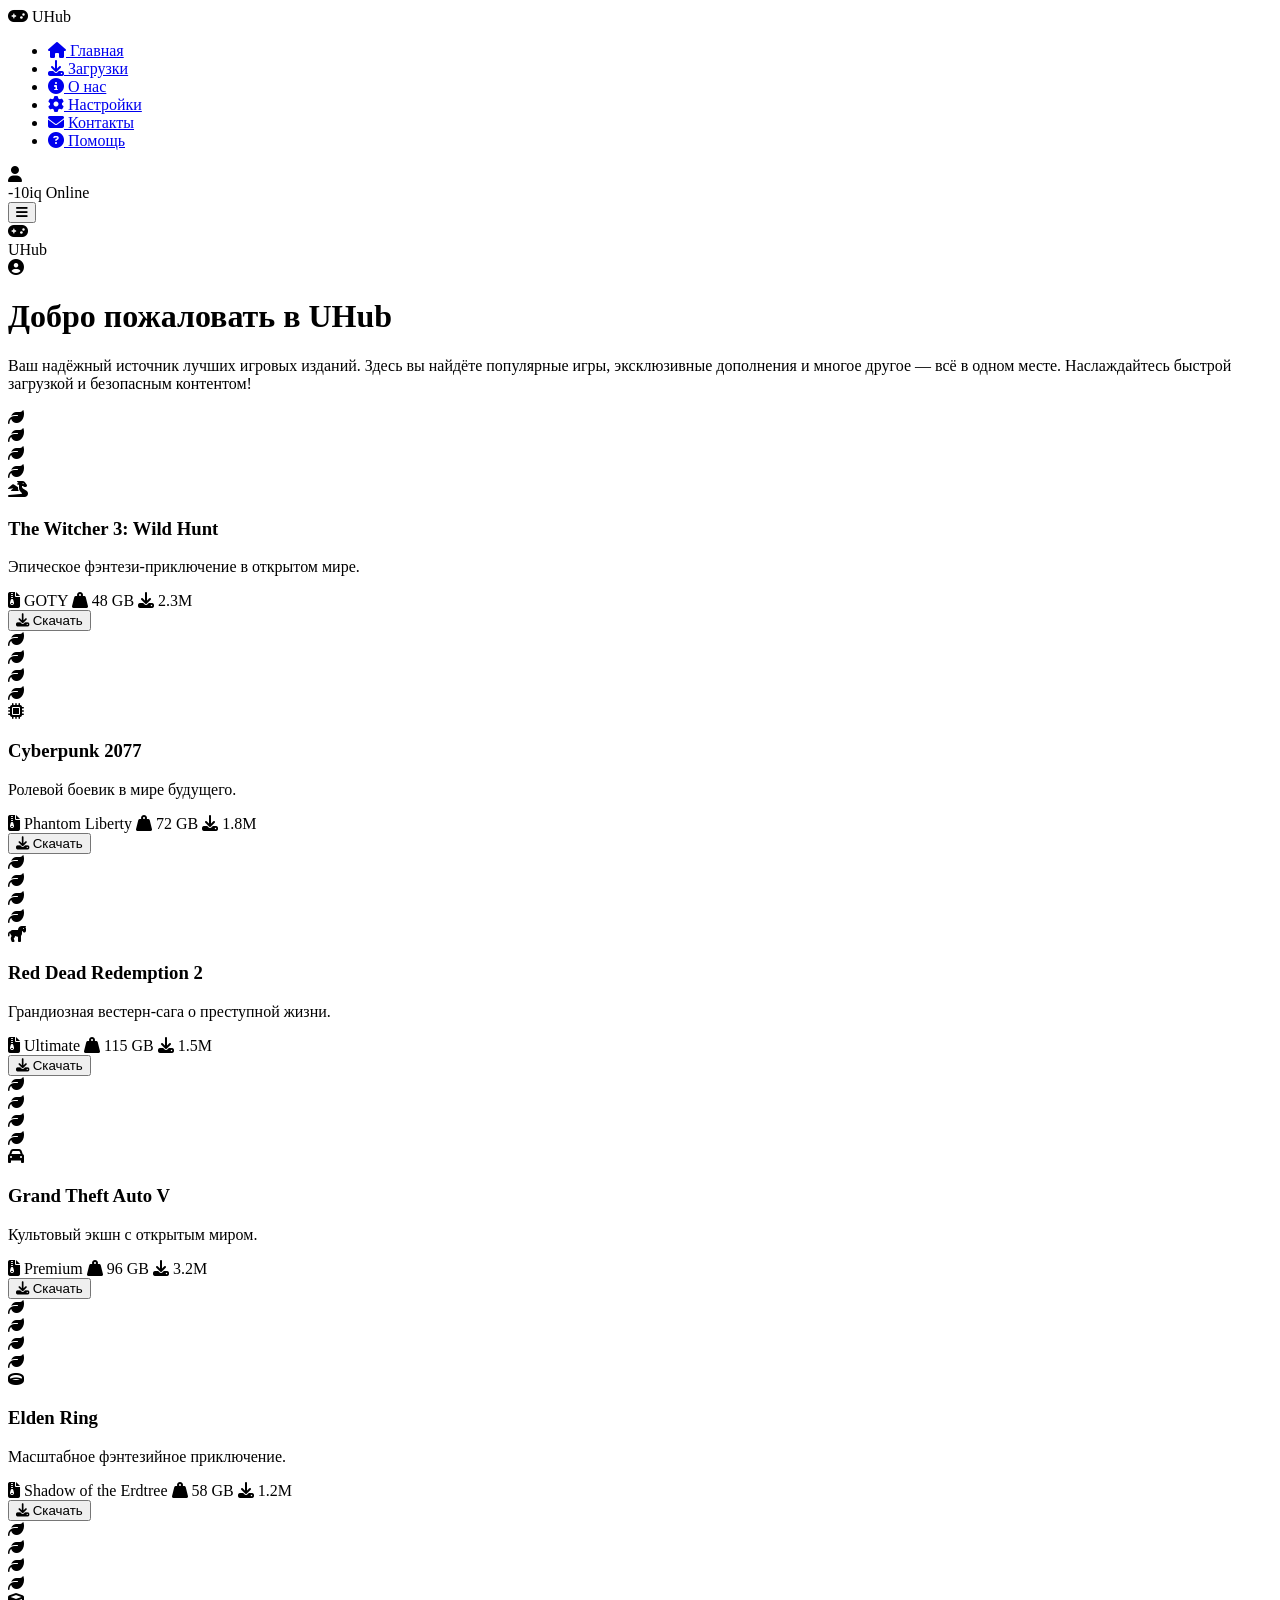
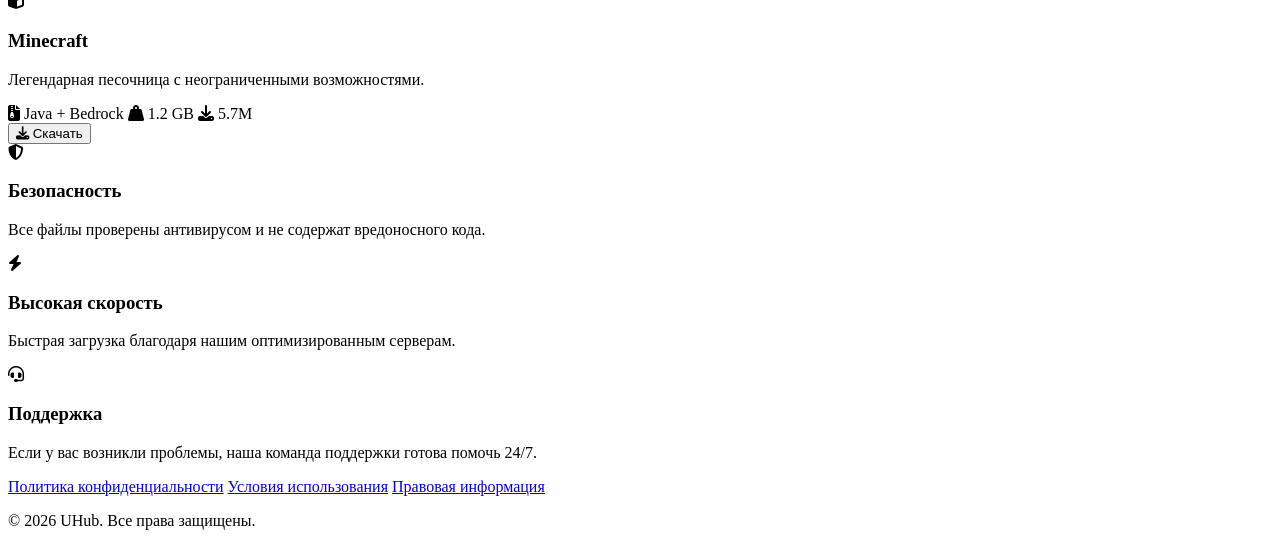
==== commit 7a77ab48: "index.html" ====
--- a/index.html
+++ b/index.html
@@ -5,7 +5,7 @@
     <meta name="viewport" content="width=device-width, initial-scale=1.0">
     <title>Загрузка файлов | UHub</title>
     <link rel="stylesheet" href="https://cdnjs.cloudflare.com/ajax/libs/font-awesome/6.4.0/css/all.min.css">
-    <link rel="stylesheet" href="style.css">
+    <link rel="stylesheet" href="styles/style.css">
 </head>
 <body>
     <!-- Выдвижное меню -->
@@ -18,12 +18,12 @@
         </div>
         <nav class="menu-nav">
             <ul>
-                <li><a href="html/index.html" class="active"><i class="fas fa-home"></i> <span>Главная</span></a></li>
-                <li><a href="html/downloads.html"><i class="fas fa-download"></i> <span>Загрузки</span></a></li>
-                <li><a href="html/about.html"><i class="fas fa-info-circle"></i> <span>О нас</span></a></li>
-                <li><a href="html/settings.html"><i class="fas fa-cog"></i> <span>Настройки</span></a></li>
-                <li><a href="html/contacts.html"><i class="fas fa-envelope"></i> <span>Контакты</span></a></li>
-                <li><a href="html/help.html"><i class="fas fa-question-circle"></i> <span>Помощь</span></a></li>
+                <li><a href="htmls/index.html" class="active"><i class="fas fa-home"></i> <span>Главная</span></a></li>
+                <li><a href="htmls/downloads.html"><i class="fas fa-download"></i> <span>Загрузки</span></a></li>
+                <li><a href="htmls/about.html"><i class="fas fa-info-circle"></i> <span>О нас</span></a></li>
+                <li><a href="htmls/settings.html"><i class="fas fa-cog"></i> <span>Настройки</span></a></li>
+                <li><a href="htmls/contacts.html"><i class="fas fa-envelope"></i> <span>Контакты</span></a></li>
+                <li><a href="htmls/help.html"><i class="fas fa-question-circle"></i> <span>Помощь</span></a></li>
             </ul>
         </nav>
         <div class="menu-footer">
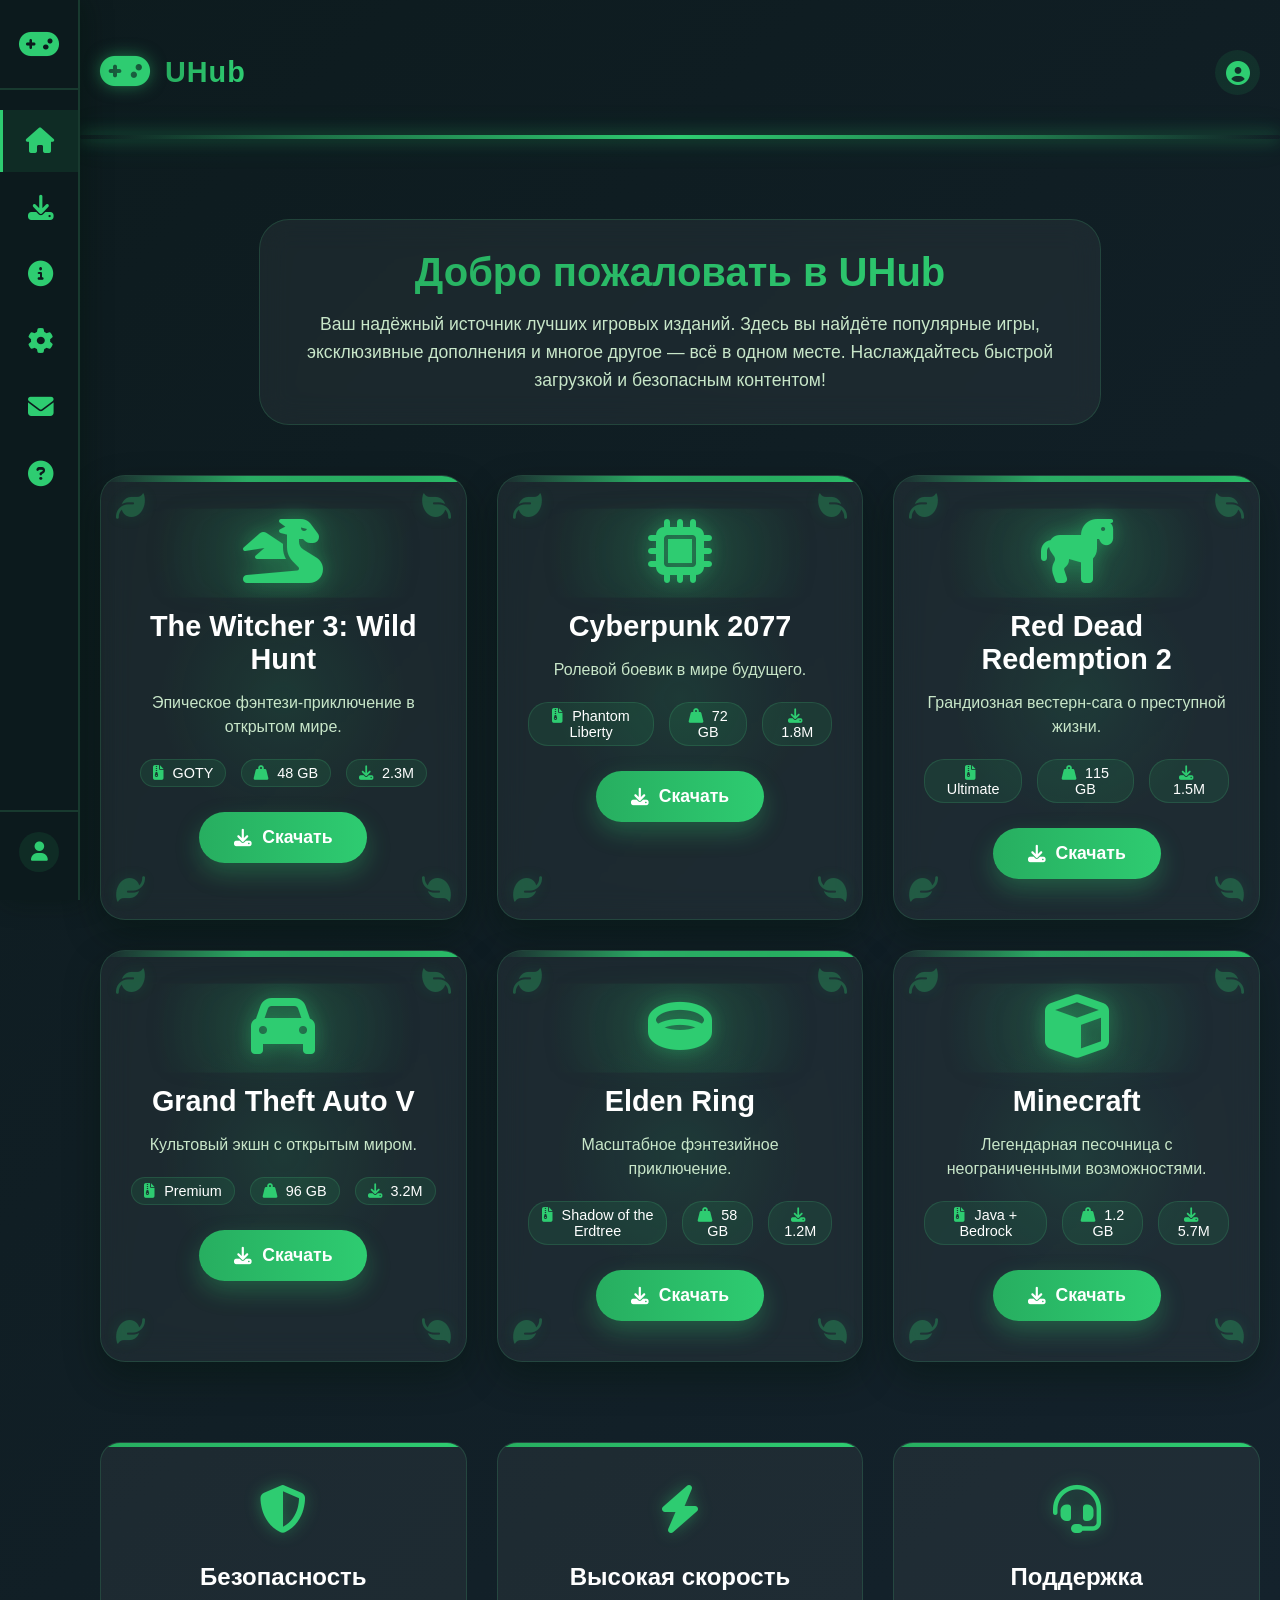
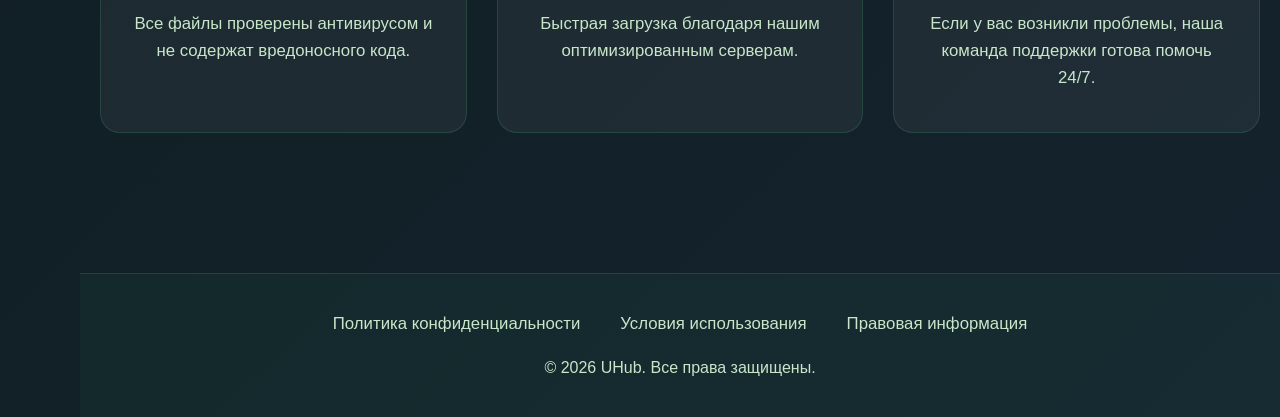
==== commit ed82a77e: "Update index.html" ====
--- a/index.html
+++ b/index.html
@@ -18,12 +18,12 @@
         </div>
         <nav class="menu-nav">
             <ul>
-                <li><a href="htmls/index.html" class="active"><i class="fas fa-home"></i> <span>Главная</span></a></li>
-                <li><a href="htmls/downloads.html"><i class="fas fa-download"></i> <span>Загрузки</span></a></li>
-                <li><a href="htmls/about.html"><i class="fas fa-info-circle"></i> <span>О нас</span></a></li>
-                <li><a href="htmls/settings.html"><i class="fas fa-cog"></i> <span>Настройки</span></a></li>
-                <li><a href="htmls/contacts.html"><i class="fas fa-envelope"></i> <span>Контакты</span></a></li>
-                <li><a href="htmls/help.html"><i class="fas fa-question-circle"></i> <span>Помощь</span></a></li>
+                <li><a href="main/htmls/index.html" class="active"><i class="fas fa-home"></i> <span>Главная</span></a></li>
+                <li><a href="main/htmls/downloads.html"><i class="fas fa-download"></i> <span>Загрузки</span></a></li>
+                <li><a href="main/htmls/about.html"><i class="fas fa-info-circle"></i> <span>О нас</span></a></li>
+                <li><a href="main/htmls/settings.html"><i class="fas fa-cog"></i> <span>Настройки</span></a></li>
+                <li><a href="main/htmls/contacts.html"><i class="fas fa-envelope"></i> <span>Контакты</span></a></li>
+                <li><a href="main/htmls/help.html"><i class="fas fa-question-circle"></i> <span>Помощь</span></a></li>
             </ul>
         </nav>
         <div class="menu-footer">
--- a/styles/style.css
+++ b/styles/style.css
@@ -0,0 +1,2500 @@
+/* Основные стили */
+* {
+    margin: 0;
+    padding: 0;
+    box-sizing: border-box;
+    font-family: 'Segoe UI', Tahoma, Geneva, Verdana, sans-serif;
+}
+
+:root {
+    --menu-width: 280px;
+    --menu-collapsed-width: 80px;
+    --transition-speed: 0.3s;
+    /* Цветовые переменные для темы (только тёмная) */
+    --bg-primary: #0d1b1e;
+    --bg-secondary: #15232e;
+    --text-primary: #ffffff;
+    --text-secondary: #c8e6c9;
+    --accent-color: #2ecc71;
+    --accent-rgb: 46, 204, 113;
+    --accent-light: rgba(46, 204, 113, 0.1);
+    --card-bg: rgba(255, 255, 255, 0.05);
+    --border-color: rgba(72, 187, 120, 0.2);
+    --shadow-color: rgba(0, 20, 10, 0.4);
+    --neon-glow: 0 0 15px rgba(46, 204, 113, 0.5), 0 0 30px rgba(46, 204, 113, 0.3);
+    --divider-gradient: linear-gradient(to right, transparent 0%, #2ecc7180 20%, #2ecc71 50%, #2ecc7180 80%, transparent 100%);
+    --card-stripe: linear-gradient(to right, transparent, #2ecc71CC, #27ae60, #2ecc71, #2ecc71CC, transparent);
+    --button-gradient: linear-gradient(to right, #27ae60, #2ecc71);
+    --progress-gradient: linear-gradient(to right, #27ae60, #2ecc71);
+}
+
+body {
+    background: linear-gradient(135deg, var(--bg-primary) 0%, var(--bg-secondary) 100%);
+    color: var(--text-primary);
+    min-height: 100vh;
+    display: flex;
+    overflow-x: hidden;
+    transition: background 0.5s ease, color 0.3s ease;
+}
+
+/* Выдвижное меню - компактное по умолчанию */
+.sidebar-menu {
+    position: fixed;
+    top: 0;
+    left: 0;
+    width: var(--menu-collapsed-width);
+    height: 100vh;
+    background: rgba(13, 27, 30, 0.95);
+    backdrop-filter: blur(10px);
+    border-right: 2px solid var(--border-color);
+    box-shadow: 5px 0 25px var(--shadow-color);
+    z-index: 1000;
+    transition: all var(--transition-speed) cubic-bezier(0.4, 0, 0.2, 1);
+    display: flex;
+    flex-direction: column;
+    overflow: hidden;
+}
+
+/* Меню при ховере */
+.sidebar-menu:hover {
+    width: var(--menu-width);
+}
+
+/* Стили для компактного состояния */
+.sidebar-menu .menu-logo span,
+.sidebar-menu .menu-nav span,
+.sidebar-menu .user-details,
+.sidebar-menu .user-status {
+    opacity: 0;
+    visibility: hidden;
+    transition: all var(--transition-speed);
+    width: 0;
+    height: 0;
+    overflow: hidden;
+}
+
+.sidebar-menu:hover .menu-logo span,
+.sidebar-menu:hover .menu-nav span,
+.sidebar-menu:hover .user-details,
+.sidebar-menu:hover .user-status {
+    opacity: 1;
+    visibility: visible;
+    width: auto;
+    height: auto;
+    overflow: visible;
+}
+
+/* Центрирование логотипа в компактном состоянии */
+.sidebar-menu .menu-header {
+    justify-content: center;
+    padding: 25px 0;
+}
+
+.sidebar-menu:hover .menu-header {
+    justify-content: center;
+    padding: 25px 20px;
+}
+
+.sidebar-menu .menu-logo {
+    justify-content: center;
+    margin: 0 auto;
+    width: 100%;
+}
+
+.sidebar-menu:hover .menu-logo {
+    justify-content: center;
+    margin: 0 auto;
+    width: 100%;
+}
+
+.sidebar-menu .menu-logo i {
+    margin: 0;
+    font-size: 2rem;
+}
+
+.sidebar-menu:hover .menu-logo i {
+    font-size: 2rem;
+    margin-right: 12px;
+}
+
+/* Центрирование пунктов меню в компактном состоянии */
+.sidebar-menu .menu-nav a {
+    justify-content: center;
+    padding: 18px 0;
+    width: 100%;
+}
+
+.sidebar-menu:hover .menu-nav a {
+    justify-content: flex-start;
+    padding: 18px 25px;
+    width: auto;
+}
+
+.sidebar-menu .menu-nav a i {
+    margin: 0;
+    font-size: 1.6rem;
+    min-width: auto;
+}
+
+.sidebar-menu:hover .menu-nav a i {
+    margin-right: 15px;
+    font-size: 1.2rem;
+    min-width: 24px;
+}
+
+/* Центрирование футера в компактном состоянии */
+.sidebar-menu .menu-footer {
+    flex-direction: column;
+    justify-content: center;
+    align-items: center;
+    padding: 20px 0;
+}
+
+.sidebar-menu:hover .menu-footer {
+    flex-direction: row;
+    justify-content: center;
+    align-items: center;
+    padding: 20px;
+}
+
+.sidebar-menu .user-info {
+    justify-content: center;
+    flex-direction: column;
+    align-items: center;
+    gap: 8px;
+    width: 100%;
+}
+
+.sidebar-menu:hover .user-info {
+    justify-content: center;
+    flex-direction: row;
+    align-items: center;
+    gap: 12px;
+    width: auto;
+}
+
+.sidebar-menu .user-avatar {
+    margin: 0 auto;
+}
+
+.sidebar-menu:hover .user-avatar {
+    margin: 0;
+}
+
+/* Основные стили для меню */
+.menu-header {
+    display: flex;
+    align-items: center;
+    min-height: 90px;
+    border-bottom: 2px solid var(--border-color);
+}
+
+.menu-logo {
+    display: flex;
+    align-items: center;
+    font-size: 1.4rem;
+    color: var(--accent-color);
+    transition: all var(--transition-speed);
+}
+
+.menu-logo i {
+    min-width: 30px;
+    text-align: center;
+}
+
+.menu-nav {
+    flex: 1;
+    padding: 20px 0;
+    overflow-y: auto;
+    overflow-x: hidden;
+}
+
+.menu-nav::-webkit-scrollbar {
+    width: 5px;
+}
+
+.menu-nav::-webkit-scrollbar-track {
+    background: var(--accent-light);
+}
+
+.menu-nav::-webkit-scrollbar-thumb {
+    background: var(--border-color);
+    border-radius: 10px;
+}
+
+.menu-nav ul {
+    list-style: none;
+}
+
+.menu-nav li {
+    margin-bottom: 5px;
+}
+
+.menu-nav a {
+    display: flex;
+    align-items: center;
+    color: var(--text-secondary);
+    text-decoration: none;
+    font-size: 1.1rem;
+    transition: all 0.3s;
+    border-left: 3px solid transparent;
+    white-space: nowrap;
+}
+
+.menu-nav a:hover {
+    background: var(--accent-light);
+    color: var(--text-primary);
+    border-left: 3px solid var(--accent-color);
+}
+
+.sidebar-menu .menu-nav a:hover {
+    padding-left: 0;
+}
+
+.sidebar-menu:hover .menu-nav a:hover {
+    padding-left: 28px;
+}
+
+.menu-nav a.active {
+    background: var(--accent-light);
+    color: var(--text-primary);
+    border-left: 3px solid var(--accent-color);
+}
+
+.menu-nav a i {
+    color: var(--accent-color);
+    text-align: center;
+    transition: all var(--transition-speed);
+}
+
+.menu-footer {
+    border-top: 2px solid var(--border-color);
+    display: flex;
+    align-items: center;
+    min-height: 80px;
+}
+
+.user-info {
+    display: flex;
+    align-items: center;
+}
+
+.user-avatar {
+    width: 40px;
+    height: 40px;
+    background: var(--accent-light);
+    border-radius: 50%;
+    display: flex;
+    align-items: center;
+    justify-content: center;
+    color: var(--accent-color);
+    font-size: 1.2rem;
+}
+
+.user-details {
+    display: flex;
+    flex-direction: column;
+    gap: 2px;
+}
+
+.user-name {
+    font-weight: 600;
+    color: var(--text-primary);
+    font-size: 0.9rem;
+}
+
+.user-status {
+    font-size: 0.8rem;
+    color: var(--accent-color);
+}
+
+/* Основной контент */
+.main-content {
+    flex: 1;
+    margin-left: var(--menu-collapsed-width);
+    transition: margin-left var(--transition-speed) cubic-bezier(0.4, 0, 0.2, 1);
+    display: flex;
+    flex-direction: column;
+    min-height: 100vh;
+}
+
+.sidebar-menu:hover ~ .main-content {
+    margin-left: var(--menu-width);
+}
+
+/* Кнопка открытия меню для мобильных */
+.menu-toggle {
+    position: fixed;
+    top: 25px;
+    left: calc(var(--menu-collapsed-width) + 25px);
+    width: 50px;
+    height: 50px;
+    background: var(--accent-light);
+    border: 1px solid var(--border-color);
+    color: var(--text-primary);
+    border-radius: 50%;
+    display: flex;
+    align-items: center;
+    justify-content: center;
+    cursor: pointer;
+    z-index: 999;
+    transition: all 0.3s;
+    font-size: 1.3rem;
+    box-shadow: var(--neon-glow);
+    display: none;
+}
+
+.menu-toggle:hover {
+    background: var(--accent-light);
+    transform: scale(1.05);
+}
+
+.sidebar-menu:hover ~ .main-content .menu-toggle {
+    left: calc(var(--menu-width) + 25px);
+}
+
+.container {
+    max-width: 1200px;
+    margin: 0 auto;
+    padding: 20px;
+    flex: 1;
+    position: relative;
+    z-index: 1;
+    width: 100%;
+}
+
+/* Разделительная линия */
+.section-divider {
+    height: 4px;
+    background: var(--divider-gradient);
+    margin: 20px -20px 40px -20px;
+    width: calc(100% + 40px);
+    border-radius: 2px;
+    box-shadow: var(--neon-glow);
+}
+
+/* Шапка */
+header {
+    display: flex;
+    justify-content: space-between;
+    align-items: center;
+    padding: 30px 0 20px 0;
+}
+
+.logo {
+    display: flex;
+    align-items: center;
+    gap: 15px;
+}
+
+.logo-icon {
+    font-size: 2.5rem;
+    color: var(--accent-color);
+    filter: drop-shadow(0 0 8px rgba(var(--accent-rgb), 0.5));
+}
+
+.logo-text {
+    font-size: 1.8rem;
+    font-weight: 700;
+    background: var(--button-gradient);
+    -webkit-background-clip: text;
+    background-clip: text;
+    color: transparent;
+    letter-spacing: 1px;
+}
+
+.header-actions {
+    display: flex;
+    align-items: center;
+    gap: 15px;
+    position: relative;
+}
+
+/* Контейнер для палитры цветов */
+.theme-palette-container {
+    position: relative;
+}
+
+/* Кнопка переключения палитры цветов */
+.theme-palette-toggle {
+    background: var(--accent-light);
+    border: 1px solid var(--border-color);
+    color: var(--text-primary);
+    width: 45px;
+    height: 45px;
+    border-radius: 50%;
+    display: flex;
+    align-items: center;
+    justify-content: center;
+    cursor: pointer;
+    transition: all 0.3s;
+    font-size: 1.2rem;
+    position: relative;
+}
+
+.theme-palette-toggle:hover {
+    background: var(--accent-light);
+    transform: rotate(15deg);
+}
+
+/* Выпадающее меню палитры цветов */
+.theme-palette-dropdown {
+    position: absolute;
+    top: 100%;
+    right: 0;
+    width: 220px;
+    background: rgba(13, 27, 30, 0.95);
+    backdrop-filter: blur(15px);
+    border-radius: 15px;
+    padding: 20px;
+    box-shadow: 0 10px 30px var(--shadow-color);
+    border: 2px solid var(--border-color);
+    z-index: 1000;
+    margin-top: 10px;
+    opacity: 0;
+    visibility: hidden;
+    transform: translateY(-10px);
+    transition: all 0.3s ease;
+}
+
+.theme-palette-dropdown.show {
+    opacity: 1;
+    visibility: visible;
+    transform: translateY(0);
+}
+
+/* Стрелка для выпадающего меню */
+.theme-palette-dropdown::before {
+    content: '';
+    position: absolute;
+    top: -10px;
+    right: 20px;
+    width: 0;
+    height: 0;
+    border-left: 10px solid transparent;
+    border-right: 10px solid transparent;
+    border-bottom: 10px solid rgba(13, 27, 30, 0.95);
+}
+
+.palette-header {
+    margin-bottom: 15px;
+    padding-bottom: 10px;
+    border-bottom: 1px solid var(--border-color);
+}
+
+.palette-header h4 {
+    font-size: 1rem;
+    color: var(--text-primary);
+    display: flex;
+    align-items: center;
+    gap: 8px;
+}
+
+.palette-header h4 i {
+    color: var(--accent-color);
+}
+
+/* Цветовые кружки */
+.palette-colors {
+    display: grid;
+    grid-template-columns: repeat(4, 1fr);
+    gap: 12px;
+    margin-bottom: 15px;
+}
+
+.palette-color {
+    width: 40px;
+    height: 40px;
+    border-radius: 50%;
+    border: 3px solid transparent;
+    cursor: pointer;
+    transition: all 0.3s;
+    display: flex;
+    align-items: center;
+    justify-content: center;
+    position: relative;
+    overflow: hidden;
+    box-shadow: var(--neon-glow);
+}
+
+.palette-color:hover {
+    transform: scale(1.1);
+    box-shadow: 0 5px 15px rgba(var(--accent-rgb), 0.5);
+}
+
+.palette-color.active {
+    border-color: white;
+    transform: scale(1.1);
+    box-shadow: 0 0 20px rgba(var(--accent-rgb), 0.8);
+}
+
+.palette-color.active::after {
+    content: '';
+    position: absolute;
+    top: -3px;
+    left: -3px;
+    right: -3px;
+    bottom: -3px;
+    border-radius: 50%;
+    border: 2px solid var(--accent-color);
+    animation: colorPulse 2s infinite;
+}
+
+@keyframes colorPulse {
+    0%, 100% {
+        transform: scale(1);
+        opacity: 1;
+    }
+    50% {
+        transform: scale(1.05);
+        opacity: 0.8;
+    }
+}
+
+.palette-color i {
+    color: white;
+    font-size: 0.9rem;
+    opacity: 0;
+    transition: opacity 0.3s;
+}
+
+.palette-color.active i {
+    opacity: 1;
+}
+
+/* Кнопки опций палитры */
+.palette-options {
+    display: flex;
+    justify-content: space-between;
+    gap: 10px;
+    margin-top: 15px;
+    padding-top: 15px;
+    border-top: 1px solid var(--border-color);
+}
+
+.palette-option {
+    flex: 1;
+    background: var(--accent-light);
+    border: 1px solid var(--border-color);
+    border-radius: 8px;
+    padding: 8px 12px;
+    color: var(--text-primary);
+    cursor: pointer;
+    transition: all 0.3s;
+    display: flex;
+    align-items: center;
+    justify-content: center;
+    gap: 6px;
+    font-size: 0.85rem;
+}
+
+.palette-option:hover {
+    background: var(--accent-light);
+    transform: translateY(-2px);
+}
+
+.palette-option i {
+    font-size: 0.8rem;
+    color: var(--accent-color);
+}
+
+.user-mini {
+    width: 45px;
+    height: 45px;
+    background: var(--accent-light);
+    border-radius: 50%;
+    display: flex;
+    align-items: center;
+    justify-content: center;
+    color: var(--accent-color);
+    font-size: 1.5rem;
+    cursor: pointer;
+    transition: all 0.3s;
+}
+
+.user-mini:hover {
+    background: var(--accent-light);
+    transform: scale(1.05);
+}
+
+/* Основное содержимое */
+main {
+    display: flex;
+    flex-direction: column;
+    align-items: center;
+    justify-content: center;
+    padding: 40px 0;
+    text-align: center;
+}
+
+/* Сетка карточек файлов - 3 колонки */
+.file-cards-grid {
+    display: grid;
+    grid-template-columns: repeat(3, 1fr);
+    gap: 30px;
+    width: 100%;
+    margin-bottom: 60px;
+}
+
+/* Карточка файла */
+.file-card {
+    background: var(--card-bg);
+    backdrop-filter: blur(15px);
+    border-radius: 25px;
+    padding: 40px 30px;
+    box-shadow: 0 15px 35px var(--shadow-color);
+    border: 1px solid var(--border-color);
+    position: relative;
+    overflow: hidden;
+    transition: all 0.3s ease;
+}
+
+.file-card:hover {
+    transform: translateY(-10px);
+    box-shadow: 0 25px 50px var(--shadow-color);
+}
+
+.file-card::before {
+    content: '';
+    position: absolute;
+    top: 0;
+    left: 0;
+    width: 100%;
+    height: 6px;
+    background: var(--card-stripe);
+    background-size: 200% 100%;
+    animation: slideShine 3s linear infinite;
+}
+
+@keyframes slideShine {
+    0% {
+        background-position: -200% 0;
+    }
+    100% {
+        background-position: 200% 0;
+    }
+}
+
+.file-card::after {
+    content: '';
+    position: absolute;
+    top: 50%;
+    left: 50%;
+    transform: translate(-50%, -50%);
+    width: 250px;
+    height: 250px;
+    background: radial-gradient(circle, rgba(var(--accent-rgb), 0.1) 0%, transparent 70%);
+    z-index: 0;
+}
+
+.file-icon {
+    font-size: 4rem;
+    margin-bottom: 20px;
+    color: var(--accent-color);
+    position: relative;
+    z-index: 1;
+    filter: drop-shadow(0 0 10px rgba(var(--accent-rgb), 0.5));
+}
+
+.file-icon::after {
+    content: '';
+    position: absolute;
+    top: 50%;
+    left: 50%;
+    transform: translate(-50%, -50%);
+    width: 120%;
+    height: 120%;
+    background: radial-gradient(circle, rgba(var(--accent-rgb), 0.15) 0%, transparent 70%);
+    z-index: -1;
+    animation: pulseGlow 4s ease-in-out infinite;
+}
+
+@keyframes pulseGlow {
+    0%, 100% {
+        opacity: 0.3;
+        transform: translate(-50%, -50%) scale(1);
+    }
+    50% {
+        opacity: 0.6;
+        transform: translate(-50%, -50%) scale(1.1);
+    }
+}
+
+.file-card h3 {
+    font-size: 1.8rem;
+    margin-bottom: 15px;
+    color: var(--text-primary);
+    position: relative;
+    z-index: 1;
+}
+
+.file-description {
+    font-size: 1rem;
+    color: var(--text-secondary);
+    margin-bottom: 20px;
+    line-height: 1.5;
+    position: relative;
+    z-index: 1;
+}
+
+.file-meta {
+    display: flex;
+    justify-content: center;
+    gap: 15px;
+    margin-bottom: 25px;
+    position: relative;
+    z-index: 1;
+}
+
+.file-meta span {
+    background: var(--accent-light);
+    padding: 5px 12px;
+    border-radius: 20px;
+    font-size: 0.9rem;
+    color: var(--text-primary);
+    border: 1px solid var(--border-color);
+}
+
+.file-meta i {
+    color: var(--accent-color);
+    margin-right: 5px;
+}
+
+.card-download-btn {
+    display: inline-flex;
+    align-items: center;
+    gap: 10px;
+    background: var(--button-gradient);
+    color: white;
+    border: none;
+    padding: 15px 35px;
+    font-size: 1.1rem;
+    font-weight: 600;
+    border-radius: 40px;
+    cursor: pointer;
+    transition: all 0.3s ease;
+    text-decoration: none;
+    box-shadow: 0 10px 25px rgba(var(--accent-rgb), 0.3);
+    position: relative;
+    z-index: 1;
+    overflow: hidden;
+    border: none;
+}
+
+.card-download-btn::before {
+    content: '';
+    position: absolute;
+    top: 0;
+    left: -100%;
+    width: 100%;
+    height: 100%;
+    background: linear-gradient(90deg, transparent, rgba(255, 255, 255, 0.2), transparent);
+    transition: 0.5s;
+}
+
+.card-download-btn::after {
+    content: '';
+    position: absolute;
+    top: -2px;
+    left: -2px;
+    right: -2px;
+    bottom: -2px;
+    background: linear-gradient(45deg, 
+        transparent, 
+        rgba(var(--accent-rgb), 0.4), 
+        rgba(255, 255, 255, 0.6),
+        rgba(var(--accent-rgb), 0.4),
+        transparent);
+    background-size: 400% 400%;
+    border-radius: 42px;
+    z-index: -1;
+    animation: shimmer 3s linear infinite;
+    opacity: 0;
+    transition: opacity 0.3s;
+}
+
+@keyframes shimmer {
+    0% {
+        background-position: 0% 50%;
+    }
+    100% {
+        background-position: 400% 50%;
+    }
+}
+
+.card-download-btn:hover::before {
+    left: 100%;
+}
+
+.card-download-btn:hover::after {
+    opacity: 1;
+}
+
+.card-download-btn:hover {
+    transform: translateY(-5px);
+    box-shadow: 0 15px 30px rgba(var(--accent-rgb), 0.4);
+}
+
+.card-download-btn:active {
+    transform: translateY(-2px);
+}
+
+/* Плавающие листики на карточке */
+.floating-leaves {
+    position: absolute;
+    top: 0;
+    left: 0;
+    width: 100%;
+    height: 100%;
+    pointer-events: none;
+    z-index: 0;
+    overflow: hidden;
+    border-radius: 25px;
+}
+
+.floating-leaf {
+    position: absolute;
+    font-size: 1rem;
+    color: var(--accent-color);
+    opacity: 0.4;
+    filter: drop-shadow(0 0 5px rgba(var(--accent-rgb), 0.3));
+    z-index: 0;
+    animation-timing-function: ease-in-out;
+    animation-iteration-count: infinite;
+}
+
+.floating-leaf:nth-child(odd) {
+    color: var(--accent-color);
+}
+
+.floating-leaf:nth-child(3n) {
+    color: var(--accent-color);
+}
+
+/* Разные анимации для листиков */
+@keyframes float1 {
+    0%, 100% {
+        transform: translate(0, 0) rotate(0deg);
+        opacity: 0.3;
+    }
+    25% {
+        transform: translate(20px, -15px) rotate(90deg);
+        opacity: 0.6;
+    }
+    50% {
+        transform: translate(10px, 10px) rotate(180deg);
+        opacity: 0.5;
+    }
+    75% {
+        transform: translate(-15px, 5px) rotate(270deg);
+        opacity: 0.7;
+    }
+}
+
+@keyframes float2 {
+    0%, 100% {
+        transform: translate(0, 0) rotate(0deg);
+        opacity: 0.4;
+    }
+    33% {
+        transform: translate(-10px, -20px) rotate(120deg);
+        opacity: 0.7;
+    }
+    66% {
+        transform: translate(15px, 15px) rotate(240deg);
+        opacity: 0.5;
+    }
+}
+
+@keyframes float3 {
+    0%, 100% {
+        transform: translate(0, 0) rotate(0deg);
+        opacity: 0.3;
+    }
+    20% {
+        transform: translate(25px, -10px) rotate(72deg);
+        opacity: 0.6;
+    }
+    40% {
+        transform: translate(-15px, 20px) rotate(144deg);
+        opacity: 0.4;
+    }
+    60% {
+        transform: translate(20px, 15px) rotate(216deg);
+        opacity: 0.7;
+    }
+    80% {
+        transform: translate(-10px, -15px) rotate(288deg);
+        opacity: 0.5;
+    }
+}
+
+/* Листики в углах карточки */
+.corner-leaf {
+    position: absolute;
+    font-size: 1.8rem;
+    color: var(--accent-color);
+    opacity: 0.3;
+    z-index: 1;
+    filter: drop-shadow(0 0 8px rgba(var(--accent-rgb), 0.4));
+    animation: leafFloat 8s ease-in-out infinite;
+}
+
+.leaf-top-left {
+    top: 15px;
+    left: 15px;
+    animation-delay: 0s;
+}
+
+.leaf-top-right {
+    top: 15px;
+    right: 15px;
+    animation-delay: 2s;
+    transform: scaleX(-1);
+}
+
+.leaf-bottom-left {
+    bottom: 15px;
+    left: 15px;
+    animation-delay: 4s;
+    transform: rotate(180deg);
+}
+
+.leaf-bottom-right {
+    bottom: 15px;
+    right: 15px;
+    animation-delay: 6s;
+    transform: scaleX(-1) rotate(180deg);
+}
+
+@keyframes leafFloat {
+    0%, 100% {
+        transform: translateY(0) rotate(0deg) scale(var(--scale, 1));
+        opacity: 0.3;
+    }
+    25% {
+        transform: translateY(-8px) rotate(-10deg) scale(var(--scale, 1));
+        opacity: 0.6;
+    }
+    50% {
+        transform: translateY(0) rotate(10deg) scale(var(--scale, 1));
+        opacity: 0.5;
+    }
+    75% {
+        transform: translateY(8px) rotate(-5deg) scale(var(--scale, 1));
+        opacity: 0.7;
+    }
+}
+
+/* Карточки преимуществ */
+.features {
+    display: flex;
+    justify-content: center;
+    gap: 30px;
+    width: 100%;
+    max-width: 1200px;
+    margin-top: 20px;
+}
+
+.feature-card {
+    background: var(--card-bg);
+    border-radius: 20px;
+    padding: 40px 30px;
+    transition: all 0.3s ease;
+    flex: 1;
+    min-width: 280px;
+    border: 1px solid var(--border-color);
+    position: relative;
+    overflow: hidden;
+}
+
+.feature-card::before {
+    content: '';
+    position: absolute;
+    top: 0;
+    left: 0;
+    width: 100%;
+    height: 4px;
+    background: var(--button-gradient);
+}
+
+.feature-card::after {
+    content: '';
+    position: absolute;
+    top: -50%;
+    left: -50%;
+    width: 200%;
+    height: 200%;
+    background: linear-gradient(
+        to bottom right,
+        rgba(255, 255, 255, 0) 0%,
+        rgba(255, 255, 255, 0) 40%,
+        rgba(255, 255, 255, 0.1) 50%,
+        rgba(255, 255, 255, 0) 60%,
+        rgba(255, 255, 255, 0) 100%
+    );
+    transform: rotate(30deg);
+    transition: transform 0.7s;
+    opacity: 0;
+}
+
+.feature-card:hover::after {
+    opacity: 1;
+    transform: translateX(100%) translateY(100%) rotate(30deg);
+}
+
+.feature-card:hover {
+    transform: translateY(-15px);
+    background: var(--accent-light);
+    box-shadow: 0 20px 40px var(--shadow-color);
+}
+
+.feature-icon {
+    font-size: 3rem;
+    margin-bottom: 25px;
+    color: var(--accent-color);
+    filter: drop-shadow(0 0 8px rgba(var(--accent-rgb), 0.4));
+}
+
+.feature-title {
+    font-size: 1.5rem;
+    margin-bottom: 20px;
+    font-weight: 600;
+    color: var(--text-primary);
+}
+
+.feature-desc {
+    color: var(--text-secondary);
+    line-height: 1.6;
+    font-size: 1.05rem;
+}
+
+/* Контейнер для прогресс-бара */
+.card-progress {
+    margin-top: 20px;
+    width: 100%;
+}
+
+.download-progress {
+    width: 100%;
+    text-align: center;
+}
+
+.progress-bar {
+    height: 8px;
+    background: rgba(255, 255, 255, 0.1);
+    border-radius: 4px;
+    overflow: hidden;
+    margin: 10px 0;
+    position: relative;
+    box-shadow: inset 0 0 5px rgba(0, 0, 0, 0.3);
+}
+
+.progress-fill {
+    height: 100%;
+    background: var(--progress-gradient);
+    width: 0%;
+    transition: width 0.3s ease-out;
+    border-radius: 4px;
+    position: relative;
+}
+
+.progress-fill::after {
+    content: '';
+    position: absolute;
+    top: 0;
+    left: 0;
+    bottom: 0;
+    right: 0;
+    background-image: linear-gradient(
+        -45deg,
+        rgba(255, 255, 255, 0.2) 25%,
+        transparent 25%,
+        transparent 50%,
+        rgba(255, 255, 255, 0.2) 50%,
+        rgba(255, 255, 255, 0.2) 75%,
+        transparent 75%,
+        transparent
+    );
+    background-size: 30px 30px;
+    animation: move 2s linear infinite;
+    border-radius: 4px;
+}
+
+@keyframes move {
+    0% {
+        background-position: 0 0;
+    }
+    100% {
+        background-position: 30px 30px;
+    }
+}
+
+.progress-text {
+    font-size: 0.9rem;
+    color: var(--text-primary);
+    margin-bottom: 5px;
+}
+
+.progress-percentage {
+    font-weight: 700;
+    color: var(--accent-color);
+}
+
+/* Подвал */
+footer {
+    text-align: center;
+    padding: 40px 0;
+    border-top: 1px solid var(--border-color);
+    margin-top: 80px;
+    background: rgba(var(--accent-rgb), 0.05);
+    width: 100%;
+}
+
+.footer-links {
+    display: flex;
+    justify-content: center;
+    gap: 40px;
+    margin-bottom: 25px;
+    flex-wrap: wrap;
+}
+
+.footer-links a {
+    color: var(--text-secondary);
+    text-decoration: none;
+    font-size: 1.05rem;
+    transition: color 0.3s;
+}
+
+.footer-links a:hover {
+    color: var(--accent-color);
+}
+
+footer p {
+    font-size: 1rem;
+    color: var(--text-secondary);
+}
+
+/* Стили для мобильного открытого меню */
+.sidebar-menu.mobile-open .menu-logo span,
+.sidebar-menu.mobile-open .menu-nav span,
+.sidebar-menu.mobile-open .user-details,
+.sidebar-menu.mobile-open .user-status {
+    opacity: 1;
+    visibility: visible;
+    width: auto;
+    height: auto;
+    overflow: visible;
+}
+
+.sidebar-menu.mobile-open .menu-header {
+    justify-content: center;
+    padding: 25px 20px;
+}
+
+.sidebar-menu.mobile-open .menu-logo {
+    justify-content: center;
+    margin: 0 auto;
+    width: 100%;
+}
+
+.sidebar-menu.mobile-open .menu-logo i {
+    font-size: 2rem;
+    margin-right: 12px;
+}
+
+.sidebar-menu.mobile-open .menu-nav a {
+    justify-content: flex-start;
+    padding: 18px 25px;
+    width: auto;
+}
+
+.sidebar-menu.mobile-open .menu-nav a i {
+    margin-right: 15px;
+    font-size: 1.2rem;
+    min-width: 24px;
+}
+
+.sidebar-menu.mobile-open .menu-footer {
+    flex-direction: row;
+    justify-content: center;
+    align-items: center;
+    padding: 20px;
+}
+
+.sidebar-menu.mobile-open .user-info {
+    justify-content: center;
+    flex-direction: row;
+    align-items: center;
+    gap: 12px;
+    width: auto;
+}
+
+.sidebar-menu.mobile-open .user-avatar {
+    margin: 0;
+}
+
+/* Адаптивность */
+@media (max-width: 1024px) {
+    .file-cards-grid {
+        grid-template-columns: repeat(2, 1fr);
+        gap: 20px;
+    }
+    
+    .features {
+        flex-wrap: wrap;
+        max-width: 800px;
+    }
+    
+    .feature-card {
+        min-width: calc(50% - 30px);
+    }
+}
+
+@media (max-width: 768px) {
+    .sidebar-menu {
+        width: 280px;
+        left: -280px;
+    }
+    
+    .sidebar-menu.active {
+        left: 0;
+        width: 280px;
+    }
+    
+    .sidebar-menu:hover {
+        width: 280px;
+    }
+    
+    .menu-toggle {
+        display: flex;
+        left: 25px;
+    }
+    
+    .main-content {
+        margin-left: 0 !important;
+    }
+    
+    .sidebar-menu.active ~ .main-content .menu-toggle {
+        left: 305px;
+    }
+    
+    .sidebar-menu:hover ~ .main-content .menu-toggle {
+        left: 305px;
+    }
+    
+    /* На мобильных показываем полное меню */
+    .sidebar-menu.active .menu-logo span,
+    .sidebar-menu.active .menu-nav span,
+    .sidebar-menu.active .user-details,
+    .sidebar-menu.active .user-status {
+        opacity: 1;
+        visibility: visible;
+        width: auto;
+        height: auto;
+        overflow: visible;
+    }
+    
+    .sidebar-menu.active .menu-header {
+        justify-content: center;
+        padding: 25px 20px;
+    }
+    
+    .sidebar-menu.active .menu-logo {
+        justify-content: center;
+        margin: 0 auto;
+        width: 100%;
+    }
+    
+    .sidebar-menu.active .menu-logo i {
+        font-size: 2rem;
+        margin-right: 12px;
+    }
+    
+    .sidebar-menu.active .menu-nav a {
+        justify-content: flex-start;
+        padding: 18px 25px;
+        width: auto;
+    }
+    
+    .sidebar-menu.active .menu-nav a i {
+        margin-right: 15px;
+        font-size: 1.2rem;
+        min-width: 24px;
+    }
+    
+    .sidebar-menu.active .menu-footer {
+        flex-direction: row;
+        justify-content: center;
+        align-items: center;
+        padding: 20px;
+    }
+    
+    .sidebar-menu.active .user-info {
+        justify-content: center;
+        flex-direction: row;
+        align-items: center;
+        gap: 12px;
+        width: auto;
+    }
+    
+    .sidebar-menu.active .user-avatar {
+        margin: 0;
+    }
+    
+    .file-cards-grid {
+        grid-template-columns: 1fr;
+        gap: 25px;
+    }
+    
+    header {
+        flex-direction: column;
+        gap: 20px;
+        padding-top: 80px;
+    }
+    
+    .file-card {
+        padding: 30px 20px;
+    }
+    
+    .corner-leaf {
+        display: none;
+    }
+    
+    .file-card h3 {
+        font-size: 1.5rem;
+    }
+    
+    .file-meta {
+        flex-wrap: wrap;
+    }
+    
+    .features {
+        flex-direction: column;
+        align-items: center;
+    }
+    
+    .feature-card {
+        width: 100%;
+        max-width: 400px;
+    }
+    
+    .card-download-btn {
+        padding: 12px 25px;
+        font-size: 1rem;
+    }
+    
+    .section-divider {
+        margin: 10px -20px 30px -20px;
+    }
+    
+    /* Адаптивность для палитры цветов */
+    .theme-palette-dropdown {
+        position: fixed;
+        top: 50%;
+        left: 50%;
+        transform: translate(-50%, -50%) scale(0.9);
+        width: 90%;
+        max-width: 280px;
+        margin-top: 0;
+        opacity: 0;
+        visibility: hidden;
+        transition: all 0.3s ease;
+        z-index: 1001;
+    }
+    
+    .theme-palette-dropdown.show {
+        transform: translate(-50%, -50%) scale(1);
+        opacity: 1;
+        visibility: visible;
+    }
+    
+    .theme-palette-dropdown::before {
+        display: none;
+    }
+    
+    .palette-colors {
+        grid-template-columns: repeat(4, 1fr);
+        gap: 10px;
+    }
+    
+    .palette-color {
+        width: 35px;
+        height: 35px;
+    }
+}
+
+@media (max-width: 480px) {
+    .header-actions {
+        gap: 10px;
+    }
+    
+    .theme-palette-toggle,
+    .user-mini {
+        width: 40px;
+        height: 40px;
+        font-size: 1rem;
+    }
+    
+    .file-meta span {
+        padding: 4px 10px;
+        font-size: 0.8rem;
+    }
+}
+/* Стили для страницы "О нас" */
+.about-container {
+    max-width: 900px;
+    margin: 0 auto;
+    text-align: center;
+}
+
+.about-header {
+    margin-bottom: 50px;
+}
+
+.about-header h1 {
+    font-size: 3rem;
+    margin-bottom: 15px;
+    background: var(--button-gradient);
+    -webkit-background-clip: text;
+    background-clip: text;
+    color: transparent;
+}
+
+.about-header p {
+    font-size: 1.2rem;
+    color: var(--text-secondary);
+}
+
+.about-content {
+    display: flex;
+    flex-direction: column;
+    gap: 40px;
+}
+
+.about-section {
+    background: var(--card-bg);
+    backdrop-filter: blur(15px);
+    border-radius: 25px;
+    padding: 35px;
+    border: 1px solid var(--border-color);
+    transition: transform 0.3s ease;
+}
+
+.about-section:hover {
+    transform: translateY(-5px);
+}
+
+.about-icon {
+    font-size: 3rem;
+    color: var(--accent-color);
+    margin-bottom: 20px;
+}
+
+.about-section h2 {
+    font-size: 1.8rem;
+    margin-bottom: 20px;
+    color: var(--text-primary);
+}
+
+.about-section p {
+    color: var(--text-secondary);
+    line-height: 1.6;
+    font-size: 1.05rem;
+}
+
+.about-section ul {
+    list-style: none;
+    padding: 0;
+}
+
+.about-section ul li {
+    color: var(--text-secondary);
+    margin: 12px 0;
+    display: flex;
+    align-items: center;
+    justify-content: center;
+    gap: 10px;
+}
+
+.about-section ul li i {
+    color: var(--accent-color);
+    font-size: 1.1rem;
+}
+
+.contacts-list li {
+    justify-content: flex-start;
+    margin-left: 20%;
+}
+
+@media (max-width: 768px) {
+    .about-section {
+        padding: 25px;
+    }
+    .about-section h2 {
+        font-size: 1.5rem;
+    }
+    .contacts-list li {
+        margin-left: 0;
+        justify-content: center;
+    }
+}
+/* Стили для страницы загрузок (категории) */
+.downloads-category {
+    margin-bottom: 60px;
+}
+
+.category-header {
+    text-align: center;
+    margin-bottom: 30px;
+}
+
+.category-header h2 {
+    font-size: 2rem;
+    color: var(--text-primary);
+    margin-bottom: 8px;
+    display: inline-flex;
+    align-items: center;
+    gap: 12px;
+    background: var(--accent-light);
+    padding: 8px 24px;
+    border-radius: 40px;
+    border: 1px solid var(--border-color);
+}
+
+.category-header h2 i {
+    color: var(--accent-color);
+    font-size: 1.6rem;
+}
+
+.category-header p {
+    color: var(--text-secondary);
+    font-size: 1rem;
+    margin-top: 8px;
+}
+
+/* Адаптивность для категорий */
+@media (max-width: 768px) {
+    .category-header h2 {
+        font-size: 1.5rem;
+        padding: 6px 18px;
+    }
+    .category-header h2 i {
+        font-size: 1.3rem;
+    }
+    .downloads-category {
+        margin-bottom: 40px;
+    }
+}
+/* Приветственный блок на главной */
+.welcome-section {
+    text-align: center;
+    margin-bottom: 50px;
+    padding: 30px 20px;
+    background: var(--card-bg);
+    backdrop-filter: blur(15px);
+    border-radius: 30px;
+    border: 1px solid var(--border-color);
+    transition: transform 0.3s;
+}
+
+.welcome-section:hover {
+    transform: translateY(-5px);
+}
+
+.welcome-section h1 {
+    font-size: 2.5rem;
+    margin-bottom: 15px;
+    background: var(--button-gradient);
+    -webkit-background-clip: text;
+    background-clip: text;
+    color: transparent;
+}
+
+.welcome-section p {
+    font-size: 1.1rem;
+    color: var(--text-secondary);
+    max-width: 800px;
+    margin: 0 auto;
+    line-height: 1.6;
+}
+
+@media (max-width: 768px) {
+    .welcome-section h1 {
+        font-size: 1.8rem;
+    }
+    .welcome-section p {
+        font-size: 1rem;
+    }
+}
+
+/* Стили для страницы настроек */
+.settings-content {
+    max-width: 900px;
+    margin: 0 auto;
+    text-align: left;
+}
+
+.settings-header {
+    text-align: center;
+    margin-bottom: 40px;
+}
+
+.settings-header h1 {
+    font-size: 2.5rem;
+    margin-bottom: 10px;
+    background: var(--button-gradient);
+    -webkit-background-clip: text;
+    background-clip: text;
+    color: transparent;
+}
+
+.settings-header p {
+    color: var(--text-secondary);
+    font-size: 1.1rem;
+}
+
+.settings-section {
+    background: var(--card-bg);
+    backdrop-filter: blur(15px);
+    border-radius: 20px;
+    margin-bottom: 30px;
+    border: 1px solid var(--border-color);
+    overflow: hidden;
+    transition: transform 0.3s;
+}
+
+.settings-section:hover {
+    transform: translateY(-3px);
+}
+
+.settings-section-header {
+    display: flex;
+    align-items: center;
+    gap: 12px;
+    padding: 20px 25px;
+    background: rgba(var(--accent-rgb), 0.1);
+    border-bottom: 1px solid var(--border-color);
+}
+
+.settings-section-header i {
+    font-size: 1.5rem;
+    color: var(--accent-color);
+}
+
+.settings-section-header h2 {
+    font-size: 1.3rem;
+    margin: 0;
+    color: var(--text-primary);
+}
+
+.settings-section-body {
+    padding: 20px 25px;
+}
+
+.setting-item {
+    margin-bottom: 25px;
+    padding-bottom: 25px;
+    border-bottom: 1px solid var(--border-color);
+}
+
+.setting-item:last-child {
+    margin-bottom: 0;
+    padding-bottom: 0;
+    border-bottom: none;
+}
+
+.setting-info h3 {
+    font-size: 1.1rem;
+    margin-bottom: 5px;
+    color: var(--text-primary);
+}
+
+.setting-info p {
+    font-size: 0.9rem;
+    color: var(--text-secondary);
+    margin-bottom: 15px;
+}
+
+.setting-control {
+    display: flex;
+    align-items: center;
+    gap: 15px;
+    margin-top: 10px;
+    flex-wrap: wrap;
+}
+
+/* Toggle Switch */
+.toggle-switch {
+    position: relative;
+    display: inline-block;
+    width: 52px;
+    height: 28px;
+}
+
+.toggle-switch input {
+    opacity: 0;
+    width: 0;
+    height: 0;
+}
+
+.toggle-slider {
+    position: absolute;
+    cursor: pointer;
+    top: 0;
+    left: 0;
+    right: 0;
+    bottom: 0;
+    background-color: #444;
+    transition: 0.3s;
+    border-radius: 34px;
+}
+
+.toggle-slider:before {
+    position: absolute;
+    content: "";
+    height: 22px;
+    width: 22px;
+    left: 3px;
+    bottom: 3px;
+    background-color: white;
+    transition: 0.3s;
+    border-radius: 50%;
+}
+
+input:checked + .toggle-slider {
+    background: var(--button-gradient);
+}
+
+input:checked + .toggle-slider:before {
+    transform: translateX(24px);
+}
+
+.toggle-label {
+    color: var(--text-secondary);
+    font-size: 0.95rem;
+}
+
+/* Палитра на странице настроек */
+.theme-settings-palette {
+    margin-top: 10px;
+}
+
+.palette-colors-large {
+    display: flex;
+    flex-wrap: wrap;
+    gap: 12px;
+    margin-bottom: 20px;
+}
+
+.palette-color-large {
+    width: 45px;
+    height: 45px;
+    border-radius: 50%;
+    border: 3px solid transparent;
+    cursor: pointer;
+    transition: all 0.3s;
+    display: flex;
+    align-items: center;
+    justify-content: center;
+    position: relative;
+    box-shadow: 0 2px 8px rgba(0,0,0,0.2);
+}
+
+.palette-color-large:hover {
+    transform: scale(1.1);
+}
+
+.palette-color-large.active {
+    border-color: white;
+    transform: scale(1.1);
+    box-shadow: 0 0 15px rgba(var(--accent-rgb), 0.5);
+}
+
+.palette-color-large i {
+    color: white;
+    font-size: 1rem;
+    opacity: 0;
+    transition: opacity 0.2s;
+}
+
+.palette-color-large.active i {
+    opacity: 1;
+}
+
+.palette-actions {
+    display: flex;
+    gap: 15px;
+    flex-wrap: wrap;
+}
+
+.palette-action-btn {
+    background: var(--accent-light);
+    border: 1px solid var(--border-color);
+    padding: 8px 18px;
+    border-radius: 25px;
+    color: var(--text-primary);
+    cursor: pointer;
+    transition: all 0.3s;
+    display: inline-flex;
+    align-items: center;
+    gap: 8px;
+    font-size: 0.9rem;
+}
+
+.palette-action-btn:hover {
+    background: var(--accent-light);
+    transform: translateY(-2px);
+}
+
+.danger-btn {
+    background: rgba(231, 76, 60, 0.2);
+    border: 1px solid rgba(231, 76, 60, 0.5);
+    color: #e74c3c;
+    padding: 10px 20px;
+    border-radius: 25px;
+    cursor: pointer;
+    transition: all 0.3s;
+    display: inline-flex;
+    align-items: center;
+    gap: 8px;
+}
+
+.danger-btn:hover {
+    background: rgba(231, 76, 60, 0.4);
+    transform: translateY(-2px);
+}
+
+.setting-note {
+    font-size: 0.8rem;
+    color: var(--text-secondary);
+    margin-top: 10px;
+    width: 100%;
+}
+
+.info-item {
+    display: flex;
+    align-items: center;
+    gap: 15px;
+    padding: 12px 0;
+    border-bottom: 1px solid var(--border-color);
+}
+
+.info-item:last-child {
+    border-bottom: none;
+}
+
+.info-label {
+    font-weight: 600;
+    color: var(--text-primary);
+    min-width: 150px;
+}
+
+.info-value {
+    color: var(--text-secondary);
+}
+
+.color-preview {
+    width: 24px;
+    height: 24px;
+    border-radius: 50%;
+    border: 2px solid var(--border-color);
+}
+
+/* Классы для отключения анимаций и свечения */
+body.no-animations * {
+    animation: none !important;
+    transition: none !important;
+}
+
+body.no-animations .floating-leaf,
+body.no-animations .corner-leaf i {
+    animation: none !important;
+}
+
+/* Полное отключение всех эффектов свечения */
+body.no-neon .file-icon i,
+body.no-neon .logo-icon i,
+body.no-neon .feature-icon i,
+body.no-neon .corner-leaf i,
+body.no-neon .floating-leaf,
+body.no-neon .menu-toggle,
+body.no-neon .theme-palette-toggle,
+body.no-neon .user-mini,
+body.no-neon .palette-color,
+body.no-neon .palette-color-large,
+body.no-neon .section-divider {
+    filter: none !important;
+    box-shadow: none !important;
+    text-shadow: none !important;
+}
+
+body.no-neon .file-card,
+body.no-neon .feature-card,
+body.no-neon .settings-section,
+body.no-neon .about-section,
+body.no-neon .downloads-category .category-header h2 {
+    box-shadow: 0 4px 12px rgba(0, 0, 0, 0.2) !important;
+}
+
+body.no-neon .card-download-btn {
+    box-shadow: none !important;
+}
+
+body.no-neon .card-download-btn::after {
+    display: none !important;
+}
+
+body.no-neon .file-card::before {
+    animation: none !important;
+    background: var(--accent-color) !important;
+}
+
+body.no-neon .progress-fill::after {
+    animation: none !important;
+}
+
+/* Адаптивность для страницы настроек */
+@media (max-width: 768px) {
+    .settings-section-header {
+        padding: 15px 20px;
+    }
+    
+    .settings-section-body {
+        padding: 15px 20px;
+    }
+    
+    .palette-color-large {
+        width: 38px;
+        height: 38px;
+    }
+    
+    .info-item {
+        flex-direction: column;
+        align-items: flex-start;
+        gap: 5px;
+    }
+    
+    .info-label {
+        min-width: auto;
+    }
+    
+    .setting-control {
+        flex-direction: column;
+        align-items: flex-start;
+    }
+}
+
+/* Стили для выбора декора */
+.decor-selector {
+    margin-top: 10px;
+}
+
+.decor-options {
+    display: flex;
+    flex-wrap: wrap;
+    gap: 15px;
+    margin-bottom: 20px;
+    justify-content: center;
+}
+
+.decor-option {
+    display: flex;
+    flex-direction: column;
+    align-items: center;
+    gap: 8px;
+    background: var(--accent-light);
+    border: 2px solid var(--border-color);
+    border-radius: 12px;
+    padding: 12px 20px;
+    cursor: pointer;
+    transition: all 0.3s;
+    color: var(--text-primary);
+    min-width: 80px;
+}
+
+.decor-option i {
+    font-size: 1.8rem;
+    color: var(--accent-color);
+}
+
+.decor-option span {
+    font-size: 0.85rem;
+}
+
+.decor-option:hover {
+    transform: translateY(-3px);
+    border-color: var(--accent-color);
+    background: rgba(var(--accent-rgb), 0.2);
+}
+
+.decor-option.active {
+    border-color: var(--accent-color);
+    background: rgba(var(--accent-rgb), 0.25);
+    box-shadow: 0 0 15px rgba(var(--accent-rgb), 0.3);
+}
+
+.decor-preview {
+    background: var(--card-bg);
+    border-radius: 12px;
+    padding: 20px;
+    text-align: center;
+    border: 1px solid var(--border-color);
+    margin-top: 10px;
+}
+
+.decor-preview .preview-animation {
+    display: flex;
+    justify-content: center;
+    gap: 20px;
+    margin-bottom: 15px;
+    font-size: 2rem;
+    color: var(--accent-color);
+}
+
+.decor-preview .preview-animation i {
+    animation: previewFloat 1.5s ease-in-out infinite;
+}
+
+.decor-preview .preview-animation i:nth-child(1) { animation-delay: 0s; }
+.decor-preview .preview-animation i:nth-child(2) { animation-delay: 0.3s; }
+.decor-preview .preview-animation i:nth-child(3) { animation-delay: 0.6s; }
+
+@keyframes previewFloat {
+    0%, 100% {
+        transform: translateY(0) rotate(0deg);
+        opacity: 0.6;
+    }
+    50% {
+        transform: translateY(-10px) rotate(10deg);
+        opacity: 1;
+    }
+}
+
+.decor-preview p {
+    color: var(--text-secondary);
+    font-size: 0.9rem;
+    margin: 0;
+}
+
+/* Адаптивность для декора */
+@media (max-width: 768px) {
+    .decor-options {
+        gap: 10px;
+        justify-content: center;
+    }
+    
+    .decor-option {
+        padding: 8px 12px;
+        min-width: 60px;
+    }
+    
+    .decor-option i {
+        font-size: 1.4rem;
+    }
+    
+    .decor-option span {
+        font-size: 0.75rem;
+    }
+    
+    .decor-preview .preview-animation {
+        gap: 12px;
+        font-size: 1.5rem;
+    }
+}
+.decor-preview .preview-animation i {
+    animation: previewFloat 1.5s ease-in-out infinite;
+}
+
+.decor-preview .preview-animation i:nth-child(1) { animation-delay: 0s; }
+.decor-preview .preview-animation i:nth-child(2) { animation-delay: 0.3s; }
+.decor-preview .preview-animation i:nth-child(3) { animation-delay: 0.6s; }
+
+@keyframes previewFloat {
+    0%, 100% {
+        transform: translateY(0) rotate(0deg);
+        opacity: 0.6;
+    }
+    50% {
+        transform: translateY(-10px) rotate(10deg);
+        opacity: 1;
+    }
+}
+
+.decor-preview p {
+    color: var(--text-secondary);
+    font-size: 0.9rem;
+    margin: 0;
+}
+
+/* Адаптивность для декора */
+@media (max-width: 768px) {
+    .decor-options {
+        gap: 10px;
+    }
+    
+    .decor-option {
+        padding: 8px 12px;
+        min-width: 60px;
+    }
+    
+    .decor-option i {
+        font-size: 1.4rem;
+    }
+    
+    .decor-option span {
+        font-size: 0.75rem;
+    }
+    
+    .decor-preview .preview-animation {
+        gap: 12px;
+        font-size: 1.5rem;
+    }
+}
+
+/* Дополнительные анимации для разных типов декора */
+.floating-leaf i.fa-gem {
+    animation: gemShine 2s ease-in-out infinite;
+}
+
+.floating-leaf i.fa-apple-alt {
+    animation: bananaSway 2.5s ease-in-out infinite;
+}
+
+.floating-leaf i.fa-bolt {
+    animation: lightningFlash 1s ease-in-out infinite;
+}
+
+.floating-leaf i.fa-star {
+    animation: starTwinkle 1.5s ease-in-out infinite;
+}
+
+@keyframes gemShine {
+    0%, 100% {
+        filter: drop-shadow(0 0 2px rgba(255, 215, 0, 0.5));
+        transform: rotate(0deg);
+    }
+    50% {
+        filter: drop-shadow(0 0 8px rgba(255, 215, 0, 0.8));
+        transform: rotate(10deg);
+    }
+}
+
+@keyframes bananaSway {
+    0%, 100% {
+        transform: rotate(-5deg);
+    }
+    50% {
+        transform: rotate(5deg);
+    }
+}
+
+@keyframes lightningFlash {
+    0%, 100% {
+        opacity: 0.4;
+        filter: drop-shadow(0 0 2px rgba(255, 255, 0, 0.5));
+    }
+    50% {
+        opacity: 0.9;
+        filter: drop-shadow(0 0 8px rgba(255, 255, 0, 0.9));
+    }
+}
+
+@keyframes starTwinkle {
+    0%, 100% {
+        opacity: 0.4;
+        transform: scale(1);
+    }
+    50% {
+        opacity: 0.9;
+        transform: scale(1.2);
+    }
+}
+
+/* Стили для страниц Coming Soon */
+.coming-soon-container {
+    max-width: 800px;
+    margin: 0 auto;
+    padding: 40px 20px;
+}
+
+.coming-soon-content {
+    background: var(--card-bg);
+    backdrop-filter: blur(15px);
+    border-radius: 40px;
+    padding: 50px 40px;
+    text-align: center;
+    border: 1px solid var(--border-color);
+    transition: transform 0.3s ease, box-shadow 0.3s ease;
+    position: relative;
+    overflow: hidden;
+}
+
+.coming-soon-content::before {
+    content: '';
+    position: absolute;
+    top: 0;
+    left: 0;
+    width: 100%;
+    height: 6px;
+    background: var(--card-stripe);
+    background-size: 200% 100%;
+    animation: slideShine 3s linear infinite;
+}
+
+.coming-soon-content:hover {
+    transform: translateY(-5px);
+    box-shadow: 0 25px 50px var(--shadow-color);
+}
+
+.coming-soon-icon {
+    font-size: 5rem;
+    color: var(--accent-color);
+    margin-bottom: 25px;
+    filter: drop-shadow(0 0 15px rgba(var(--accent-rgb), 0.5));
+    animation: iconPulse 2s ease-in-out infinite;
+}
+
+@keyframes iconPulse {
+    0%, 100% {
+        transform: scale(1);
+        filter: drop-shadow(0 0 15px rgba(var(--accent-rgb), 0.5));
+    }
+    50% {
+        transform: scale(1.05);
+        filter: drop-shadow(0 0 25px rgba(var(--accent-rgb), 0.8));
+    }
+}
+
+.coming-soon-content h1 {
+    font-size: 2.5rem;
+    margin-bottom: 20px;
+    background: var(--button-gradient);
+    -webkit-background-clip: text;
+    background-clip: text;
+    color: transparent;
+}
+
+.coming-soon-badge {
+    display: inline-flex;
+    align-items: center;
+    gap: 10px;
+    background: var(--accent-light);
+    border: 1px solid var(--border-color);
+    padding: 8px 20px;
+    border-radius: 40px;
+    margin-bottom: 25px;
+    font-size: 1rem;
+    font-weight: 600;
+    color: var(--accent-color);
+}
+
+.coming-soon-badge i {
+    font-size: 1.1rem;
+}
+
+.coming-soon-content > p {
+    color: var(--text-secondary);
+    line-height: 1.6;
+    margin-bottom: 30px;
+    font-size: 1.1rem;
+    max-width: 500px;
+    margin-left: auto;
+    margin-right: auto;
+}
+
+.coming-soon-features {
+    display: flex;
+    flex-wrap: wrap;
+    justify-content: center;
+    gap: 20px;
+    margin-bottom: 40px;
+}
+
+.feature-mini {
+    display: flex;
+    flex-direction: column;
+    align-items: center;
+    gap: 8px;
+    background: rgba(var(--accent-rgb), 0.05);
+    padding: 12px 20px;
+    border-radius: 20px;
+    border: 1px solid var(--border-color);
+    transition: all 0.3s;
+    min-width: 100px;
+}
+
+.feature-mini:hover {
+    transform: translateY(-3px);
+    background: rgba(var(--accent-rgb), 0.15);
+    border-color: var(--accent-color);
+}
+
+.feature-mini i {
+    font-size: 1.8rem;
+    color: var(--accent-color);
+}
+
+.feature-mini span {
+    font-size: 0.85rem;
+    color: var(--text-secondary);
+}
+
+.coming-soon-timer {
+    display: flex;
+    justify-content: center;
+    gap: 25px;
+    margin-bottom: 40px;
+    flex-wrap: wrap;
+}
+
+.timer-item {
+    display: flex;
+    flex-direction: column;
+    align-items: center;
+    background: rgba(var(--accent-rgb), 0.1);
+    padding: 15px 20px;
+    border-radius: 20px;
+    min-width: 80px;
+    border: 1px solid var(--border-color);
+}
+
+.timer-number {
+    font-size: 2.2rem;
+    font-weight: 700;
+    color: var(--accent-color);
+    font-family: monospace;
+    letter-spacing: 2px;
+}
+
+.timer-label {
+    font-size: 0.8rem;
+    color: var(--text-secondary);
+    margin-top: 5px;
+}
+
+.coming-soon-email {
+    margin-bottom: 20px;
+}
+
+.coming-soon-email p {
+    color: var(--text-secondary);
+    margin-bottom: 10px;
+    font-size: 0.95rem;
+}
+
+.email-link {
+    display: inline-flex;
+    align-items: center;
+    gap: 12px;
+    background: var(--button-gradient);
+    color: white;
+    padding: 12px 28px;
+    border-radius: 40px;
+    text-decoration: none;
+    font-weight: 600;
+    transition: all 0.3s;
+    box-shadow: 0 10px 25px rgba(var(--accent-rgb), 0.3);
+}
+
+.email-link:hover {
+    transform: translateY(-3px);
+    box-shadow: 0 15px 35px rgba(var(--accent-rgb), 0.4);
+}
+
+.email-link i {
+    font-size: 1.1rem;
+}
+
+.coming-soon-notice {
+    display: inline-flex;
+    align-items: center;
+    gap: 10px;
+    background: rgba(var(--accent-rgb), 0.1);
+    padding: 10px 20px;
+    border-radius: 30px;
+    margin-top: 20px;
+    font-size: 0.85rem;
+    color: var(--text-secondary);
+}
+
+.coming-soon-notice i {
+    color: var(--accent-color);
+}
+
+/* Адаптивность для страниц coming soon */
+@media (max-width: 768px) {
+    .coming-soon-container {
+        padding: 20px;
+    }
+    
+    .coming-soon-content {
+        padding: 30px 20px;
+    }
+    
+    .coming-soon-content h1 {
+        font-size: 1.8rem;
+    }
+    
+    .coming-soon-icon {
+        font-size: 3.5rem;
+    }
+    
+    .coming-soon-features {
+        gap: 12px;
+    }
+    
+    .feature-mini {
+        padding: 8px 15px;
+        min-width: 80px;
+    }
+    
+    .feature-mini i {
+        font-size: 1.4rem;
+    }
+    
+    .feature-mini span {
+        font-size: 0.75rem;
+    }
+    
+    .timer-item {
+        padding: 10px 12px;
+        min-width: 65px;
+    }
+    
+    .timer-number {
+        font-size: 1.6rem;
+    }
+    
+    .timer-label {
+        font-size: 0.7rem;
+    }
+    
+    .coming-soon-timer {
+        gap: 12px;
+    }
+    
+    .email-link {
+        padding: 10px 20px;
+        font-size: 0.9rem;
+    }
+    
+    .coming-soon-notice {
+        font-size: 0.75rem;
+        padding: 8px 15px;
+    }
+}
+
+@media (max-width: 480px) {
+    .feature-mini {
+        min-width: calc(50% - 12px);
+    }
+    
+    .timer-item {
+        min-width: 55px;
+    }
+    
+    .timer-number {
+        font-size: 1.3rem;
+    }
+}
